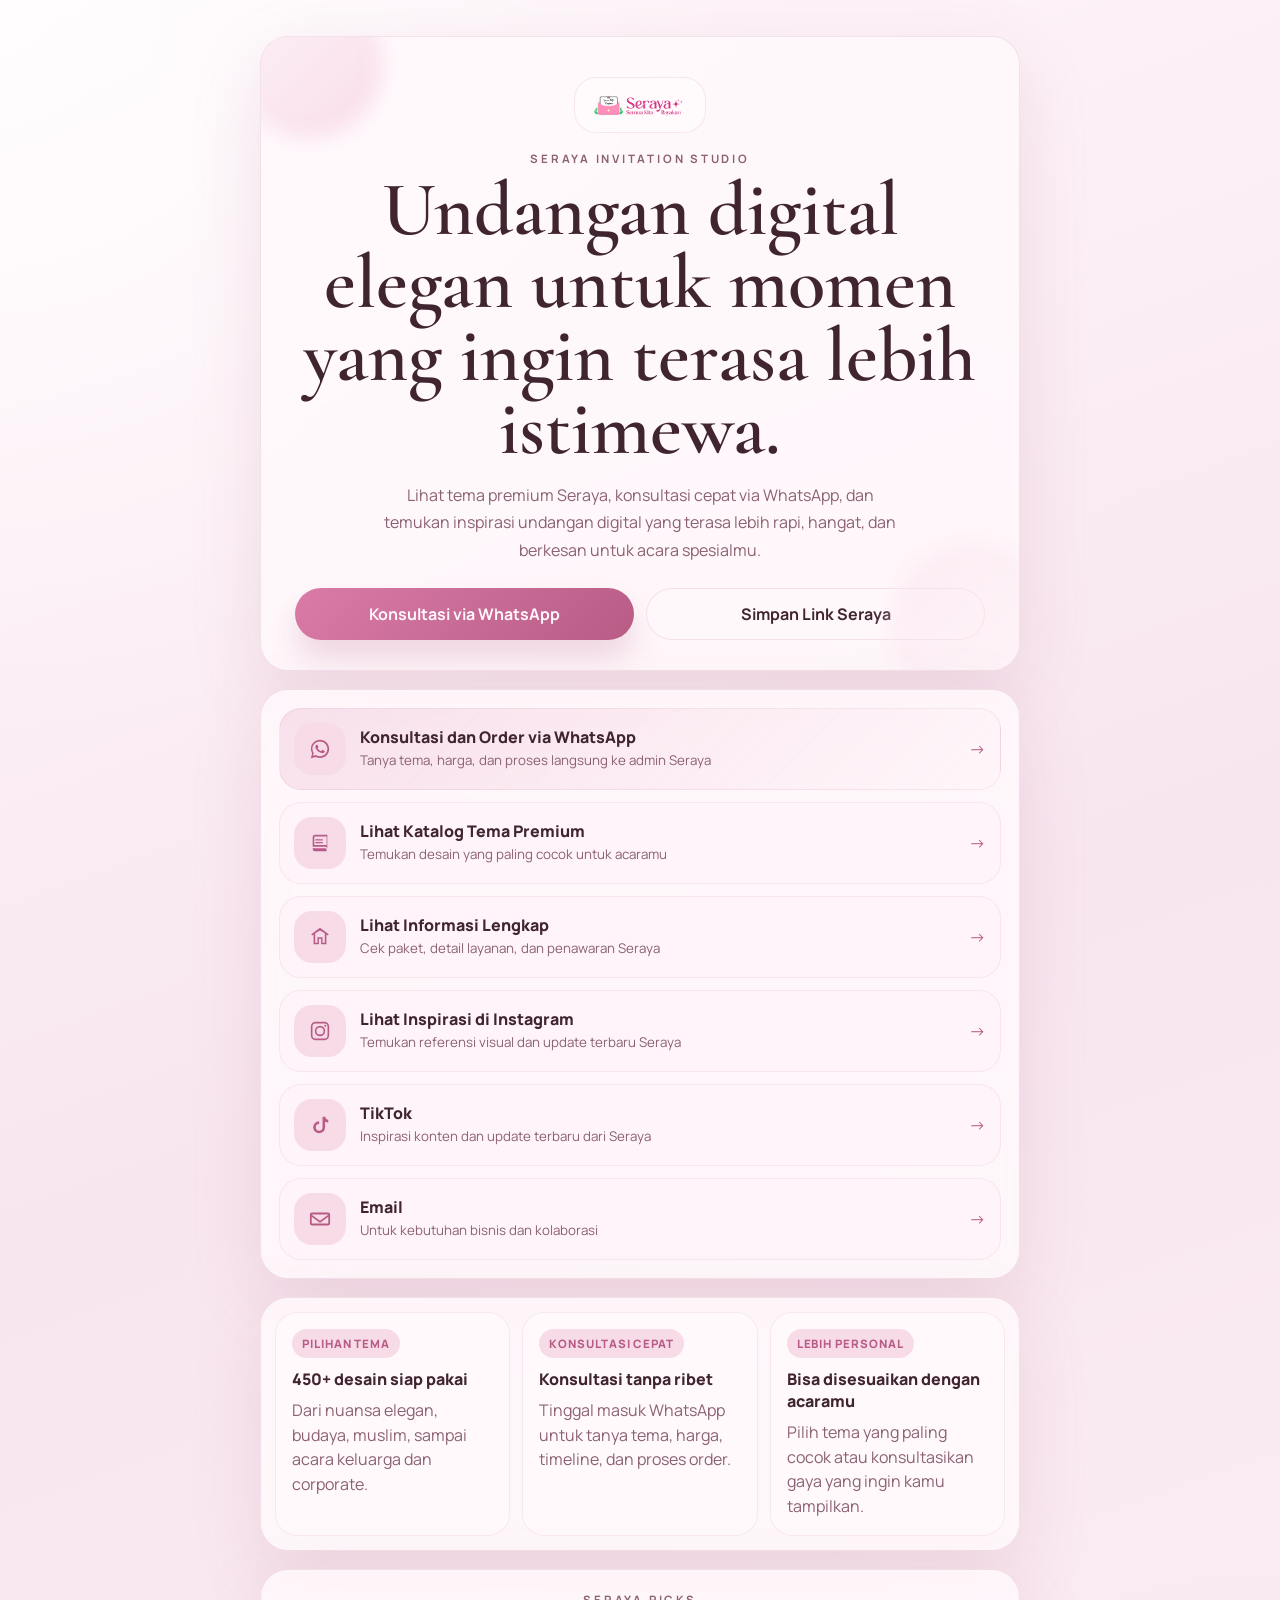
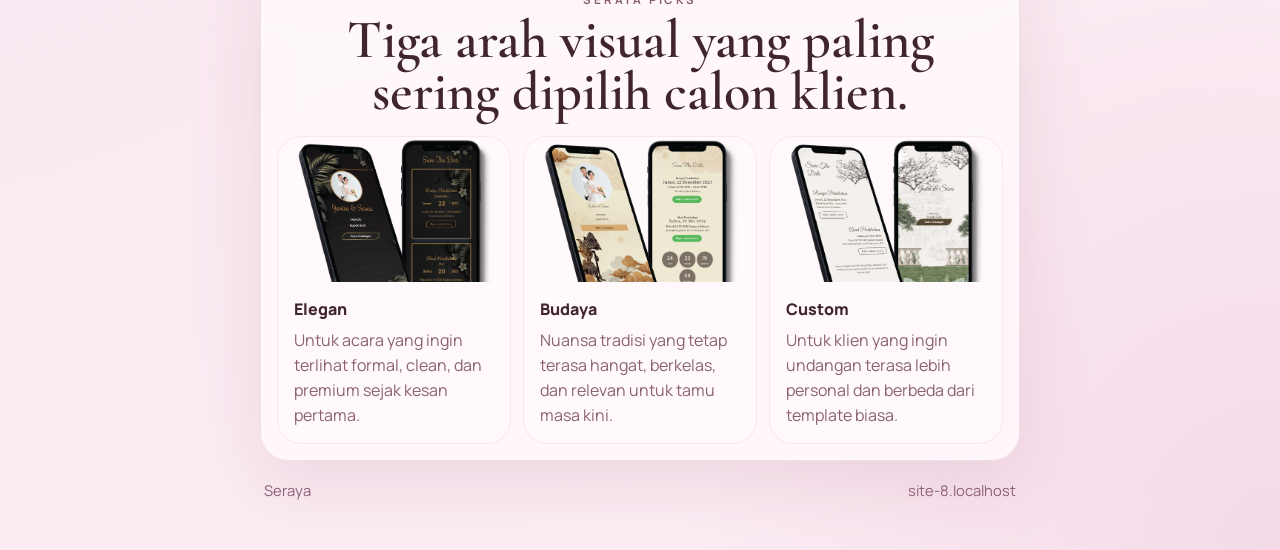
==== link/index.html @ b312054a "feat: add initial HTML structure, CSS styles, and JavaScript functionality for link sharing" ====
<!DOCTYPE html>
<html lang="id">

<head>
  <meta charset="UTF-8">
  <meta name="viewport" content="width=device-width, initial-scale=1.0">
  <title>Seraya | Undangan Digital Elegan, Tema Premium, Konsultasi Cepat</title>
  <meta name="description"
    content="Temukan tema undangan digital premium, konsultasi cepat via WhatsApp, dan inspirasi visual Seraya untuk membuat momen spesialmu terasa lebih elegan.">
  <meta name="keywords"
    content="Seraya, undangan digital, undangan online, undangan pernikahan, katalog tema undangan, undangan premium, jasa undangan digital">
  <meta name="theme-color" content="#f6eee7">
  <link rel="canonical" href="https://link.seraya.my.id/">

  <meta property="og:type" content="website">
  <meta property="og:title" content="Seraya | Undangan Digital Elegan dan Tema Premium">
  <meta property="og:description"
    content="Lihat tema premium Seraya, konsultasi cepat via WhatsApp, dan temukan inspirasi undangan digital yang terasa lebih rapi, hangat, dan berkesan.">
  <meta property="og:url" content="https://link.seraya.my.id/">
  <meta property="og:image" content="https://seraya.my.id/assets/img/logo.png">
  <meta property="og:image:alt" content="Seraya Undangan Digital Elegan">
  <meta property="og:locale" content="id_ID">
  <meta property="og:site_name" content="Seraya">

  <meta name="twitter:card" content="summary_large_image">
  <meta name="twitter:title" content="Seraya | Undangan Digital Elegan dan Tema Premium">
  <meta name="twitter:description"
    content="Temukan tema premium, konsultasi cepat via WhatsApp, dan inspirasi undangan digital Seraya untuk acara spesialmu.">
  <meta name="twitter:image" content="https://seraya.my.id/assets/img/logo.png">
  <meta name="robots" content="index, follow, max-image-preview:large">
  <meta name="author" content="Seraya">

  <link rel="icon" type="image/png" href="../assets/img/logo.png">
  <link rel="apple-touch-icon" href="../assets/img/logo.png">
  <link rel="preconnect" href="https://fonts.googleapis.com">
  <link rel="preconnect" href="https://fonts.gstatic.com" crossorigin>
  <link
    href="https://fonts.googleapis.com/css2?family=Cormorant+Garamond:wght@500;600;700&family=Manrope:wght@400;500;600;700;800&display=swap"
    rel="stylesheet">
  <link rel="stylesheet" href="style.css">
  <script type="application/ld+json">
    {
      "@context": "https://schema.org",
      "@graph": [
        {
          "@type": "Organization",
          "@id": "https://seraya.my.id/#organization",
          "name": "Seraya",
          "url": "https://seraya.my.id/",
          "logo": "https://seraya.my.id/assets/img/logo.png",
          "sameAs": [
            "https://instagram.com/seraya_creative",
            "https://www.tiktok.com/@seraya_creative"
          ],
          "contactPoint": [
            {
              "@type": "ContactPoint",
              "contactType": "customer support",
              "telephone": "+6289679160870",
              "areaServed": "ID",
              "availableLanguage": [
                "id"
              ]
            }
          ]
        },
        {
          "@type": "WebPage",
          "@id": "https://link.seraya.my.id/#webpage",
          "url": "https://link.seraya.my.id/",
          "name": "Seraya",
          "description": "Halaman Seraya untuk melihat tema undangan digital premium, berkonsultasi cepat, dan menemukan inspirasi visual untuk acara spesial.",
          "isPartOf": {
            "@id": "https://seraya.my.id/#organization"
          },
          "about": {
            "@id": "https://seraya.my.id/#organization"
          },
          "inLanguage": "id-ID"
        }
      ]
    }
  </script>
</head>

<body>
  <main class="link-shell">
    <section class="hero-card">
      <div class="hero-orb hero-orb-one" aria-hidden="true"></div>
      <div class="hero-orb hero-orb-two" aria-hidden="true"></div>

      <div class="brand-mark">
        <img src="../assets/img/logo-utama.png" alt="Seraya">
      </div>

      <p class="eyebrow">Seraya Invitation Studio</p>
      <h1>Undangan digital elegan untuk momen yang ingin terasa lebih istimewa.</h1>
      <p class="hero-copy">
        Lihat tema premium Seraya, konsultasi cepat via WhatsApp, dan temukan inspirasi undangan digital yang terasa lebih rapi, hangat, dan berkesan untuk acara spesialmu.
      </p>

      <div class="hero-actions">
        <a class="chip-btn"
          href="https://wa.me/6289679160870?text=Halo%20saya%20ingin%20konsultasi%20undangan%20digital%20di%20Seraya"
          target="_blank" rel="noopener noreferrer">
          Konsultasi via WhatsApp
        </a>
        <button class="chip-btn chip-btn-secondary" id="copyButton" type="button" data-copy-url="https://link.seraya.my.id/">
          Simpan Link Seraya
        </button>
      </div>
    </section>

    <section class="links-panel" aria-label="Link utama Seraya">
      <a class="link-card is-primary"
        href="https://wa.me/6289679160870?text=Halo%20saya%20ingin%20order%20undangan%20digital%20Seraya"
        target="_blank" rel="noopener noreferrer">
        <span class="link-icon" aria-hidden="true">
          <svg viewBox="0 0 24 24">
            <path
              d="M12.04 2C6.55 2 2.1 6.4 2.1 11.84c0 1.74.46 3.44 1.32 4.95L2 22l5.37-1.39a10.04 10.04 0 0 0 4.67 1.18h.01c5.48 0 9.95-4.4 9.95-9.84S17.53 2 12.04 2Zm0 17.97h-.01a8.3 8.3 0 0 1-4.22-1.15l-.3-.18-3.19.82.85-3.1-.2-.31a8.03 8.03 0 0 1-1.26-4.21c0-4.42 3.67-8.02 8.18-8.02 4.5 0 8.17 3.6 8.17 8.02 0 4.43-3.67 8.13-8.02 8.13Zm4.53-6.07c-.25-.12-1.48-.72-1.7-.8-.23-.09-.4-.12-.57.12-.17.24-.65.8-.8.97-.14.17-.29.18-.54.06-.25-.12-1.05-.38-2-1.21-.74-.65-1.24-1.45-1.39-1.69-.14-.24-.02-.37.1-.49.1-.1.25-.27.38-.4.12-.14.17-.24.25-.4.08-.17.04-.31-.02-.43-.06-.12-.57-1.35-.78-1.84-.2-.48-.41-.41-.57-.42h-.48c-.17 0-.43.06-.65.31-.23.24-.86.83-.86 2.02s.88 2.34 1.01 2.5c.12.17 1.73 2.74 4.28 3.73.61.23 1.08.37 1.45.47.61.16 1.17.14 1.61.09.49-.07 1.48-.6 1.69-1.18.21-.58.21-1.08.14-1.18-.06-.11-.23-.17-.48-.29Z" />
          </svg>
        </span>
        <span class="link-copy">
          <strong>Konsultasi dan Order via WhatsApp</strong>
          <small>Tanya tema, harga, dan proses langsung ke admin Seraya</small>
        </span>
        <span class="link-arrow" aria-hidden="true">-></span>
      </a>

      <a class="link-card" href="https://seraya.my.id/themes.html">
        <span class="link-icon" aria-hidden="true">
          <svg viewBox="0 0 24 24">
            <path
              d="M4 5.5A2.5 2.5 0 0 1 6.5 3H20v15.5a2.5 2.5 0 0 0-2.5-2.5H4V5.5Zm2.5-.7a.7.7 0 0 0-.7.7v8.7h11.7c.63 0 1.22.13 1.75.36V4.8H6.5Zm-2.5 13h13.5c.94 0 1.7.76 1.7 1.7V21H6.5A2.5 2.5 0 0 1 4 18.5v-.7Zm3-10h8v1.4H7v-1.4Zm0 3h8v1.4H7v-1.4Z" />
          </svg>
        </span>
        <span class="link-copy">
          <strong>Lihat Katalog Tema Premium</strong>
          <small>Temukan desain yang paling cocok untuk acaramu</small>
        </span>
        <span class="link-arrow" aria-hidden="true">-></span>
      </a>

      <a class="link-card" href="https://seraya.my.id/">
        <span class="link-icon" aria-hidden="true">
          <svg viewBox="0 0 24 24">
            <path
              d="M12 2 2.5 9.1l1.02 1.36L5 9.33V20h5.8v-6h2.4v6H19V9.33l1.48 1.13 1.02-1.36L12 2Zm5.2 16.4h-2.4v-6h-5.6v6H6.8v-10.4L12 4.9l5.2 3.1v10.4Z" />
          </svg>
        </span>
        <span class="link-copy">
          <strong>Lihat Informasi Lengkap</strong>
          <small>Cek paket, detail layanan, dan penawaran Seraya</small>
        </span>
        <span class="link-arrow" aria-hidden="true">-></span>
      </a>

      <a class="link-card" href="https://instagram.com/seraya_creative" target="_blank" rel="noopener noreferrer">
        <span class="link-icon" aria-hidden="true">
          <svg viewBox="0 0 24 24">
            <path
              d="M7 2h10a5 5 0 0 1 5 5v10a5 5 0 0 1-5 5H7a5 5 0 0 1-5-5V7a5 5 0 0 1 5-5Zm0 1.8A3.2 3.2 0 0 0 3.8 7v10A3.2 3.2 0 0 0 7 20.2h10a3.2 3.2 0 0 0 3.2-3.2V7A3.2 3.2 0 0 0 17 3.8H7Zm10.75 1.35a1.1 1.1 0 1 1 0 2.2 1.1 1.1 0 0 1 0-2.2ZM12 6.3A5.7 5.7 0 1 1 6.3 12 5.7 5.7 0 0 1 12 6.3Zm0 1.8A3.9 3.9 0 1 0 15.9 12 3.9 3.9 0 0 0 12 8.1Z" />
          </svg>
        </span>
        <span class="link-copy">
          <strong>Lihat Inspirasi di Instagram</strong>
          <small>Temukan referensi visual dan update terbaru Seraya</small>
        </span>
        <span class="link-arrow" aria-hidden="true">-></span>
      </a>

      <a class="link-card" href="https://www.tiktok.com/@seraya_creative" target="_blank" rel="noopener noreferrer">
        <span class="link-icon" aria-hidden="true">
          <svg viewBox="0 0 24 24">
            <path
              d="M14.77 3h2.78a4.76 4.76 0 0 0 3.45 3.45v2.82a7.53 7.53 0 0 1-3.43-.83v6.06A6.5 6.5 0 1 1 11.07 8v2.9a3.67 3.67 0 1 0 3.7 3.67V3Z" />
          </svg>
        </span>
        <span class="link-copy">
          <strong>TikTok</strong>
          <small>Inspirasi konten dan update terbaru dari Seraya</small>
        </span>
        <span class="link-arrow" aria-hidden="true">-></span>
      </a>

      <a class="link-card" href="mailto:halo@seraya.my.id">
        <span class="link-icon" aria-hidden="true">
          <svg viewBox="0 0 24 24">
            <path
              d="M3 5h18a2 2 0 0 1 2 2v10a2 2 0 0 1-2 2H3a2 2 0 0 1-2-2V7a2 2 0 0 1 2-2Zm0 2v.24l9 6.76 9-6.76V7H3Zm18 10V9.49l-8.4 6.3a1 1 0 0 1-1.2 0L3 9.48V17h18Z" />
          </svg>
        </span>
        <span class="link-copy">
          <strong>Email</strong>
          <small>Untuk kebutuhan bisnis dan kolaborasi</small>
        </span>
        <span class="link-arrow" aria-hidden="true">-></span>
      </a>
    </section>

    <section class="feature-strip" aria-label="Highlight Seraya">
      <article class="mini-card">
        <span class="mini-label">Pilihan Tema</span>
        <strong>450+ desain siap pakai</strong>
        <p>Dari nuansa elegan, budaya, muslim, sampai acara keluarga dan corporate.</p>
      </article>
      <article class="mini-card">
        <span class="mini-label">Konsultasi Cepat</span>
        <strong>Konsultasi tanpa ribet</strong>
        <p>Tinggal masuk WhatsApp untuk tanya tema, harga, timeline, dan proses order.</p>
      </article>
      <article class="mini-card">
        <span class="mini-label">Lebih Personal</span>
        <strong>Bisa disesuaikan dengan acaramu</strong>
        <p>Pilih tema yang paling cocok atau konsultasikan gaya yang ingin kamu tampilkan.</p>
      </article>
    </section>

    <section class="showcase-panel" aria-label="Preview gaya Seraya">
      <div class="showcase-head">
        <p class="eyebrow">Seraya Picks</p>
        <h2>Tiga arah visual yang paling sering dipilih calon klien.</h2>
      </div>

      <div class="showcase-grid">
        <article class="showcase-card">
          <img src="../assets/mockup/Elegan-Black-01.png" alt="Tema elegan Seraya">
          <div>
            <strong>Elegan</strong>
            <p>Untuk acara yang ingin terlihat formal, clean, dan premium sejak kesan pertama.</p>
          </div>
        </article>
        <article class="showcase-card">
          <img src="../assets/mockup/Simple-Java-01.png" alt="Tema budaya Seraya">
          <div>
            <strong>Budaya</strong>
            <p>Nuansa tradisi yang tetap terasa hangat, berkelas, dan relevan untuk tamu masa kini.</p>
          </div>
        </article>
        <article class="showcase-card">
          <img src="../assets/mockup/Customs-Anime-01.png" alt="Tema custom Seraya">
          <div>
            <strong>Custom</strong>
            <p>Untuk klien yang ingin undangan terasa lebih personal dan berbeda dari template biasa.</p>
          </div>
        </article>
      </div>
    </section>

    <footer class="footer-note">
      <p>Seraya</p>
      <span id="footerUrl">link.seraya.my.id</span>
    </footer>
  </main>

  <script src="script.js"></script>
</body>

</html>
---- link/style.css ----
:root {
  --bg: #fff3f8;
  --bg-strong: #f4d7e5;
  --surface: rgba(255, 249, 252, 0.84);
  --surface-strong: rgba(255, 245, 250, 0.96);
  --border: rgba(162, 92, 125, 0.15);
  --text: #402531;
  --muted: #8b6173;
  --accent: #d97ba6;
  --accent-strong: #b85c86;
  --accent-soft: #f7dce8;
  --shadow: 0 24px 70px rgba(173, 97, 132, 0.16);
}

* {
  box-sizing: border-box;
}

html {
  scroll-behavior: smooth;
}

body {
  margin: 0;
  min-height: 100vh;
  font-family: 'Manrope', sans-serif;
  color: var(--text);
  background:
    radial-gradient(circle at top left, rgba(255, 255, 255, 0.78), transparent 30%),
    radial-gradient(circle at bottom right, rgba(228, 163, 195, 0.28), transparent 24%),
    linear-gradient(160deg, #fff7fb 0%, #f8e6ef 48%, #fceff5 100%);
}

img {
  max-width: 100%;
  display: block;
}

button,
a {
  font: inherit;
}

.link-shell {
  width: min(100% - 28px, 760px);
  margin: 0 auto;
  padding: 28px 0 48px;
}

.hero-card,
.links-panel,
.feature-strip,
.showcase-panel {
  position: relative;
  overflow: hidden;
  border: 1px solid var(--border);
  border-radius: 28px;
  background: var(--surface);
  box-shadow: var(--shadow);
  backdrop-filter: blur(16px);
}

.hero-card {
  padding: 30px 22px 24px;
  text-align: center;
}

.hero-orb {
  position: absolute;
  border-radius: 999px;
  filter: blur(10px);
  opacity: 0.45;
}

.hero-orb-one {
  top: -48px;
  left: -28px;
  width: 150px;
  height: 150px;
  background: linear-gradient(135deg, #fde7f1, #f0b8d1);
}

.hero-orb-two {
  right: -40px;
  bottom: -42px;
  width: 170px;
  height: 170px;
  background: linear-gradient(135deg, #f7dce8, #fff4f8);
}

.brand-mark {
  width: 132px;
  margin: 0 auto 18px;
  padding: 16px 18px;
  border-radius: 22px;
  background: rgba(255, 250, 252, 0.76);
  border: 1px solid rgba(184, 92, 134, 0.12);
}

.eyebrow {
  margin: 0 0 8px;
  letter-spacing: 0.24em;
  text-transform: uppercase;
  font-size: 0.72rem;
  font-weight: 700;
  color: var(--muted);
}

.hero-card h1,
.showcase-head h2 {
  margin: 0;
  font-family: 'Cormorant Garamond', serif;
  font-weight: 600;
  line-height: 0.95;
}

.hero-card h1 {
  font-size: clamp(2.5rem, 7vw, 4.8rem);
}

.hero-copy {
  max-width: 520px;
  margin: 16px auto 0;
  color: var(--muted);
  line-height: 1.7;
}

.hero-actions {
  display: grid;
  gap: 12px;
  margin-top: 24px;
}

.chip-btn {
  display: inline-flex;
  justify-content: center;
  align-items: center;
  min-height: 52px;
  padding: 0 18px;
  border: 0;
  border-radius: 999px;
  background: linear-gradient(135deg, var(--accent), var(--accent-strong));
  color: #fff7fb;
  text-decoration: none;
  font-weight: 700;
  cursor: pointer;
  transition: transform 0.22s ease, box-shadow 0.22s ease, background 0.22s ease;
  box-shadow: 0 18px 30px rgba(184, 92, 134, 0.22);
}

.chip-btn:hover,
.chip-btn:focus-visible {
  transform: translateY(-2px);
}

.chip-btn-secondary {
  background: rgba(255, 248, 251, 0.88);
  color: var(--text);
  border: 1px solid rgba(184, 92, 134, 0.14);
  box-shadow: none;
}

.links-panel {
  display: grid;
  gap: 12px;
  margin-top: 18px;
  padding: 14px;
}

.link-card {
  display: grid;
  grid-template-columns: 52px minmax(0, 1fr) auto;
  align-items: center;
  gap: 14px;
  padding: 14px;
  border-radius: 22px;
  text-decoration: none;
  color: inherit;
  background: var(--surface-strong);
  border: 1px solid rgba(184, 92, 134, 0.1);
  transition: transform 0.2s ease, border-color 0.2s ease, background 0.2s ease;
}

.link-card:hover,
.link-card:focus-visible {
  transform: translateY(-2px);
  border-color: rgba(184, 92, 134, 0.22);
}

.link-card.is-primary {
  background: linear-gradient(135deg, rgba(217, 123, 166, 0.18), rgba(255, 246, 250, 0.98));
}

.link-icon {
  width: 52px;
  height: 52px;
  display: inline-flex;
  align-items: center;
  justify-content: center;
  border-radius: 18px;
  background: var(--accent-soft);
  color: var(--accent-strong);
}

.link-icon svg {
  width: 22px;
  height: 22px;
  fill: currentColor;
}

.link-copy {
  min-width: 0;
}

.link-copy strong,
.mini-card strong,
.showcase-card strong {
  display: block;
  font-size: 1rem;
  font-weight: 800;
}

.link-copy small,
.mini-card p,
.showcase-card p,
.footer-note {
  color: var(--muted);
  line-height: 1.55;
}

.link-arrow {
  font-size: 1.05rem;
  color: var(--accent-strong);
}

.feature-strip {
  display: grid;
  gap: 12px;
  margin-top: 18px;
  padding: 14px;
}

.mini-card {
  padding: 16px;
  border-radius: 22px;
  background: rgba(255, 249, 252, 0.82);
  border: 1px solid rgba(184, 92, 134, 0.1);
}

.mini-label {
  display: inline-block;
  margin-bottom: 10px;
  padding: 7px 10px;
  border-radius: 999px;
  background: var(--accent-soft);
  color: var(--accent-strong);
  font-size: 0.72rem;
  font-weight: 800;
  letter-spacing: 0.08em;
  text-transform: uppercase;
}

.mini-card p,
.showcase-card p {
  margin: 8px 0 0;
}

.showcase-panel {
  margin-top: 18px;
  padding: 22px 16px 16px;
}

.showcase-head {
  text-align: center;
}

.showcase-head h2 {
  font-size: clamp(2rem, 6vw, 3.4rem);
}

.showcase-grid {
  display: grid;
  gap: 12px;
  margin-top: 18px;
}

.showcase-card {
  overflow: hidden;
  border-radius: 24px;
  background: rgba(255, 249, 252, 0.9);
  border: 1px solid rgba(184, 92, 134, 0.1);
}

.showcase-card img {
  aspect-ratio: 16 / 10;
  width: 100%;
  object-fit: cover;
  object-position: top center;
}

.showcase-card div {
  padding: 16px;
}

.footer-note {
  display: flex;
  justify-content: space-between;
  gap: 12px;
  margin-top: 18px;
  padding: 0 4px;
  font-size: 0.92rem;
}

.footer-note p,
.footer-note span {
  margin: 0;
}

@media (min-width: 700px) {
  .link-shell {
    padding-top: 36px;
  }

  .hero-card {
    padding: 40px 34px 30px;
  }

  .hero-actions {
    grid-template-columns: 1fr 1fr;
  }

  .feature-strip,
  .showcase-grid {
    grid-template-columns: repeat(3, minmax(0, 1fr));
  }

  .links-panel {
    padding: 18px;
  }
}

@media (prefers-reduced-motion: reduce) {
  *,
  *::before,
  *::after {
    animation: none !important;
    transition: none !important;
    scroll-behavior: auto !important;
  }
}
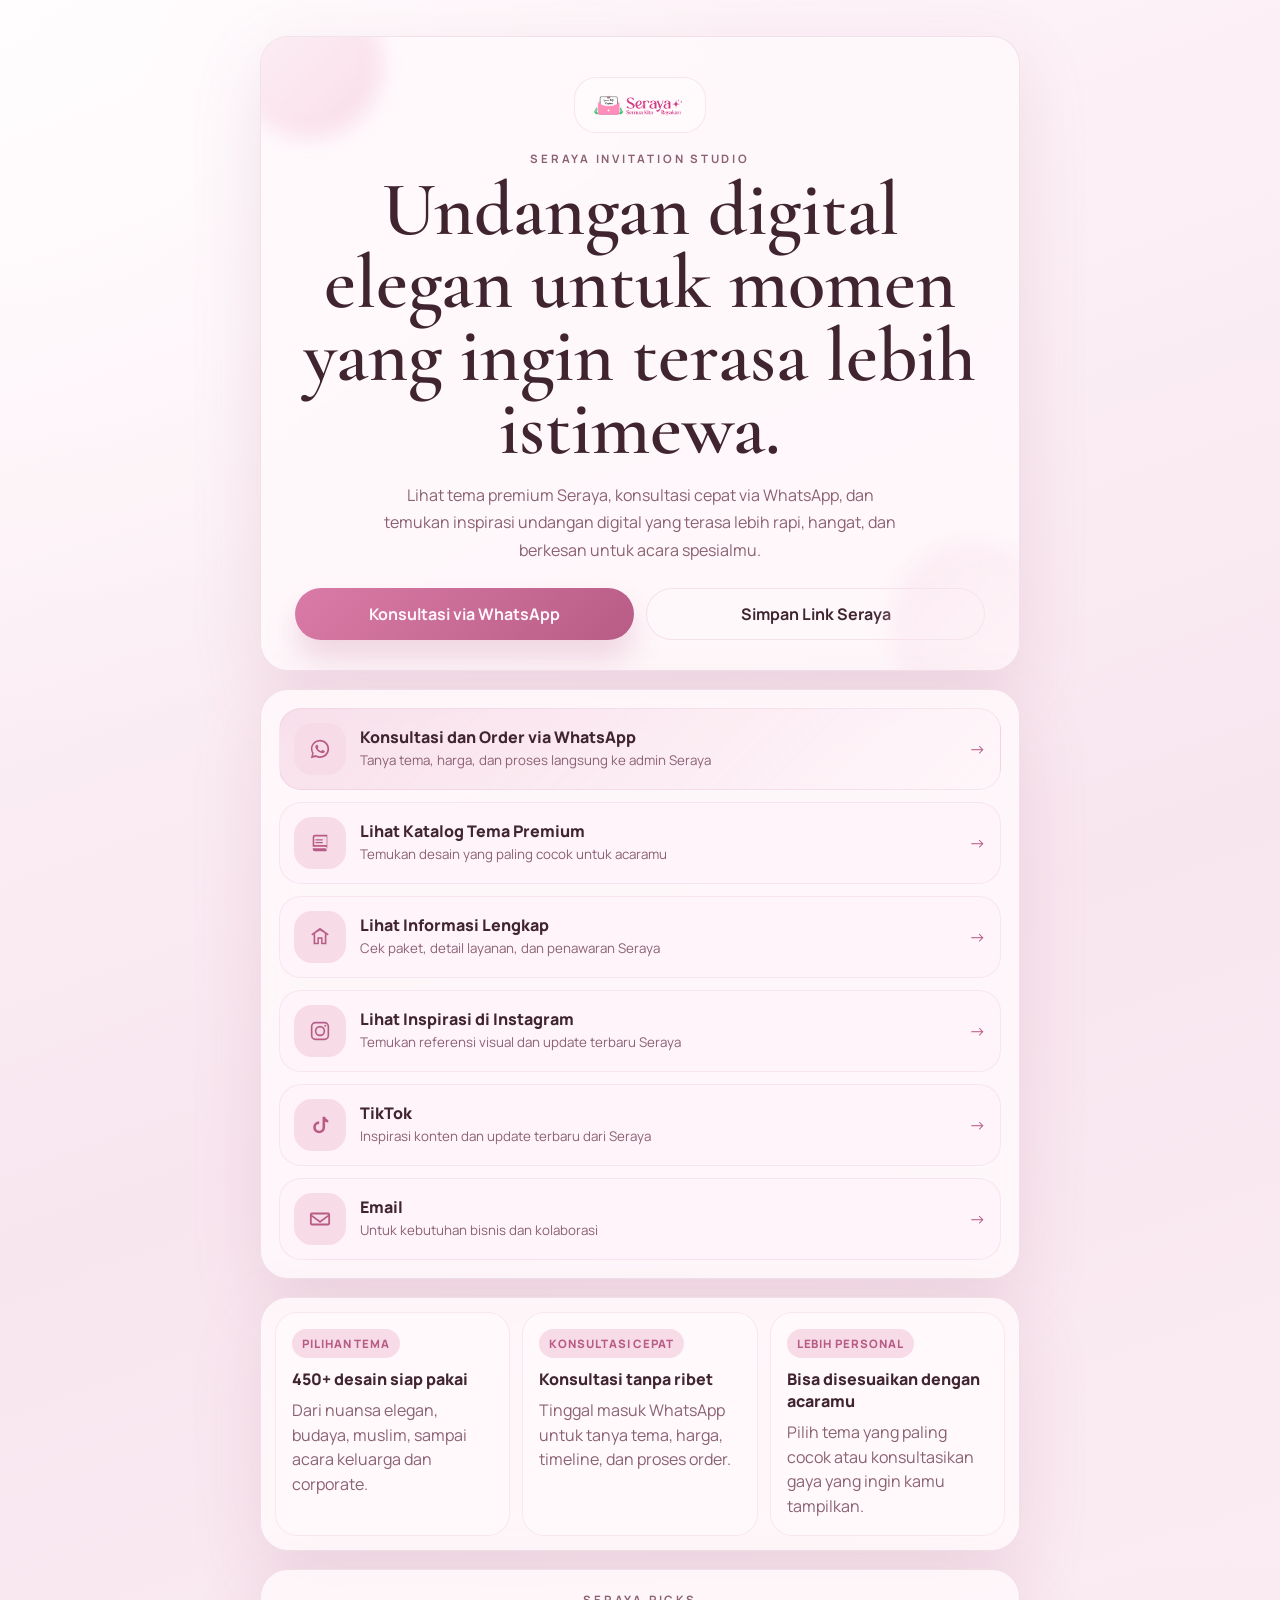
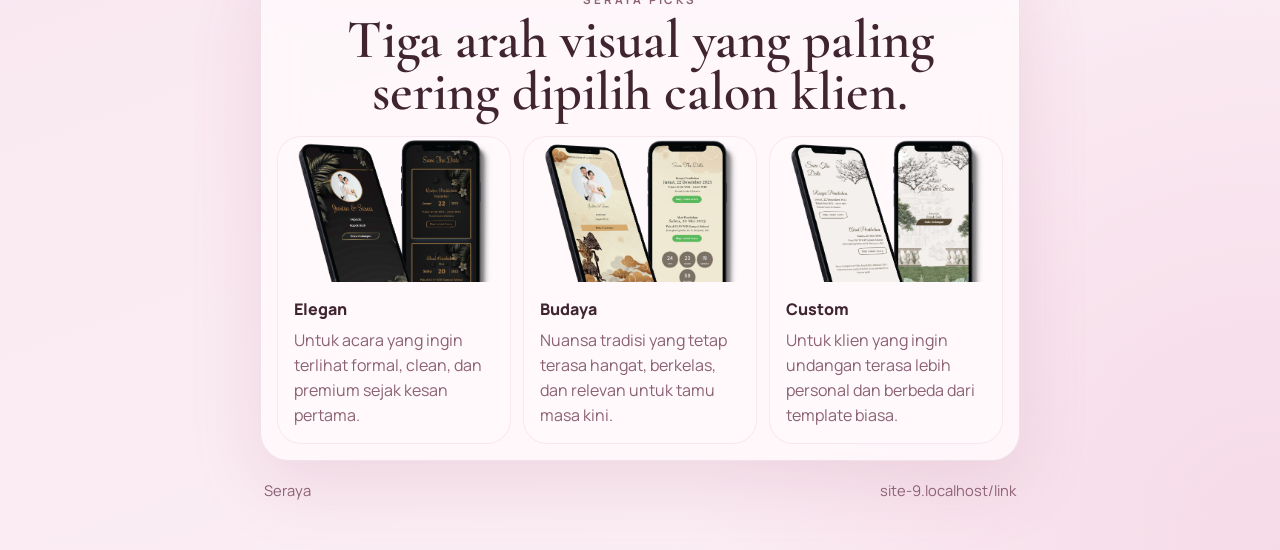
==== commit 7c5089ae: "feat: update canonical and footer URLs to reflect new domain structure" ====
--- a/link/index.html
+++ b/link/index.html
@@ -10,13 +10,13 @@
   <meta name="keywords"
     content="Seraya, undangan digital, undangan online, undangan pernikahan, katalog tema undangan, undangan premium, jasa undangan digital">
   <meta name="theme-color" content="#f6eee7">
-  <link rel="canonical" href="https://link.seraya.my.id/">
+  <link rel="canonical" href="https://seraya.my.id/link/">
 
   <meta property="og:type" content="website">
   <meta property="og:title" content="Seraya | Undangan Digital Elegan dan Tema Premium">
   <meta property="og:description"
     content="Lihat tema premium Seraya, konsultasi cepat via WhatsApp, dan temukan inspirasi undangan digital yang terasa lebih rapi, hangat, dan berkesan.">
-  <meta property="og:url" content="https://link.seraya.my.id/">
+  <meta property="og:url" content="https://seraya.my.id/link/">
   <meta property="og:image" content="https://seraya.my.id/assets/img/logo.png">
   <meta property="og:image:alt" content="Seraya Undangan Digital Elegan">
   <meta property="og:locale" content="id_ID">
@@ -66,8 +66,8 @@
         },
         {
           "@type": "WebPage",
-          "@id": "https://link.seraya.my.id/#webpage",
-          "url": "https://link.seraya.my.id/",
+          "@id": "https://seraya.my.id/link/#webpage",
+          "url": "https://seraya.my.id/link/",
           "name": "Seraya",
           "description": "Halaman Seraya untuk melihat tema undangan digital premium, berkonsultasi cepat, dan menemukan inspirasi visual untuk acara spesial.",
           "isPartOf": {
@@ -105,7 +105,7 @@
           target="_blank" rel="noopener noreferrer">
           Konsultasi via WhatsApp
         </a>
-        <button class="chip-btn chip-btn-secondary" id="copyButton" type="button" data-copy-url="https://link.seraya.my.id/">
+        <button class="chip-btn chip-btn-secondary" id="copyButton" type="button" data-copy-url="https://seraya.my.id/link/">
           Simpan Link Seraya
         </button>
       </div>
@@ -250,7 +250,7 @@
 
     <footer class="footer-note">
       <p>Seraya</p>
-      <span id="footerUrl">link.seraya.my.id</span>
+      <span id="footerUrl">seraya.my.id/link</span>
     </footer>
   </main>
 
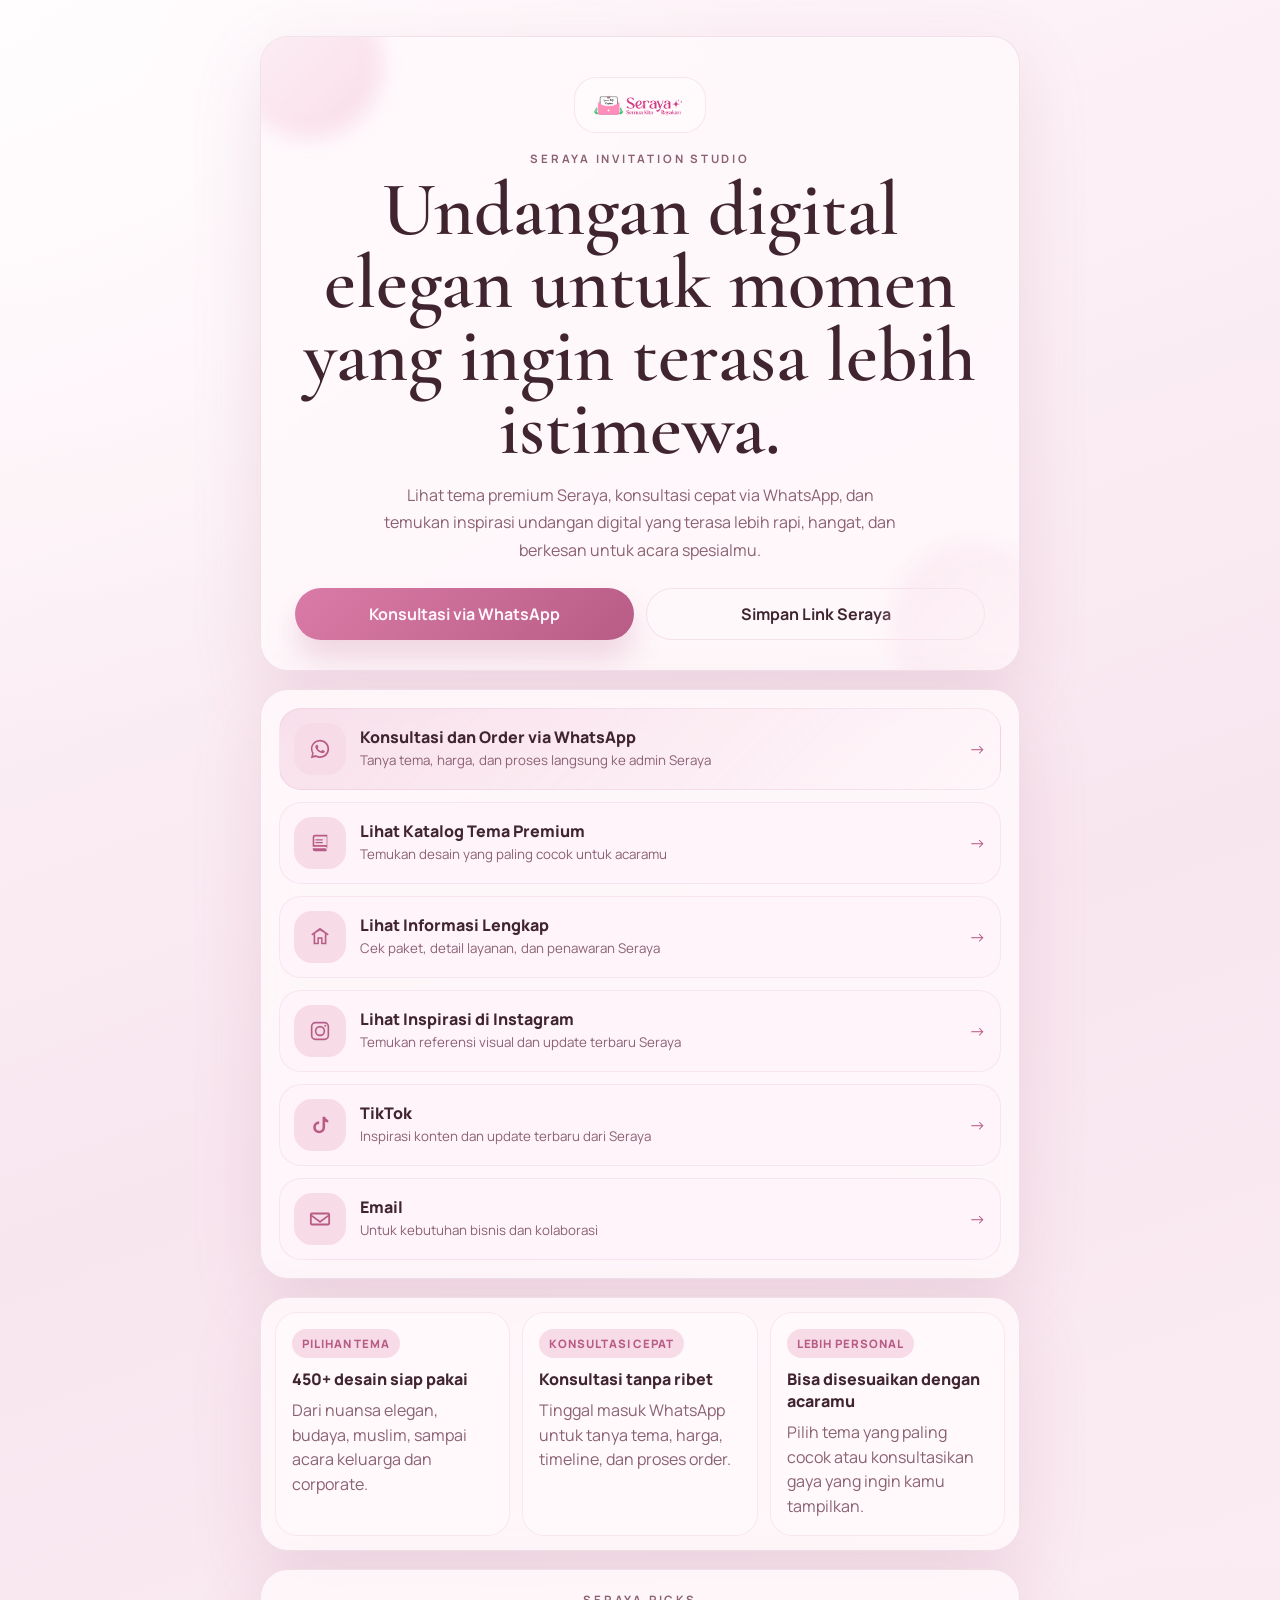
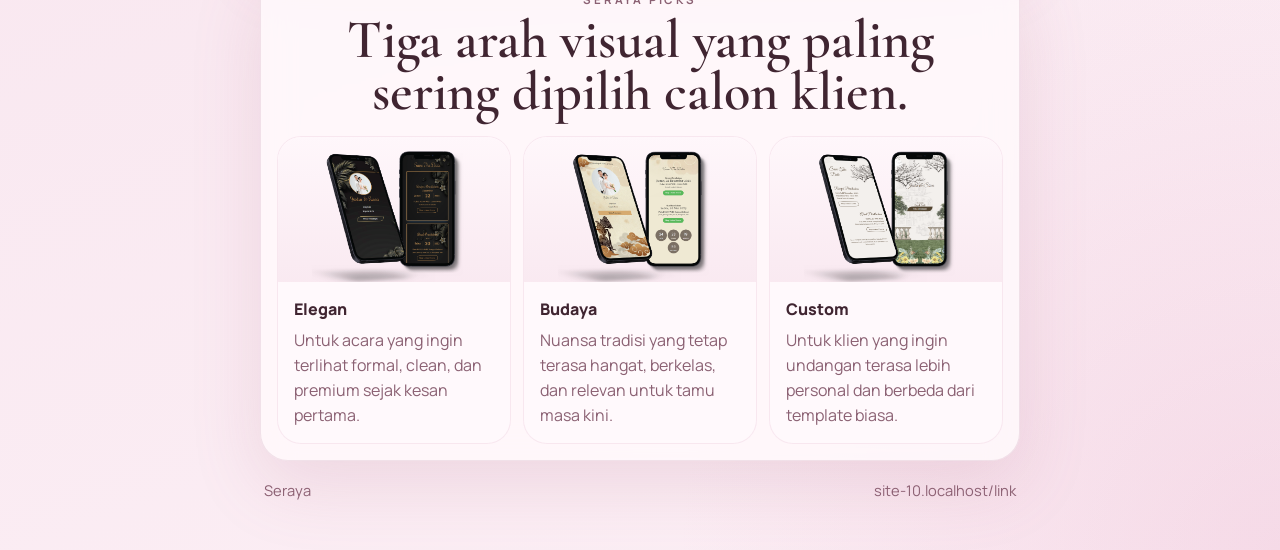
==== commit 76917a29: "feat: update footer URL to reflect new domain structure" ====
--- a/link/index.html
+++ b/link/index.html
@@ -250,7 +250,7 @@
 
     <footer class="footer-note">
       <p>Seraya</p>
-      <span id="footerUrl">seraya.my.id/link</span>
+      <span id="footerUrl">seraya.my.id</span>
     </footer>
   </main>
 
--- a/link/style.css
+++ b/link/style.css
@@ -294,8 +294,10 @@
 .showcase-card img {
   aspect-ratio: 16 / 10;
   width: 100%;
-  object-fit: cover;
-  object-position: top center;
+  object-fit: contain;
+  object-position: center top;
+  padding: 12px 12px 0;
+  background: linear-gradient(180deg, rgba(255, 247, 251, 0.96), rgba(249, 232, 240, 0.9));
 }
 
 .showcase-card div {
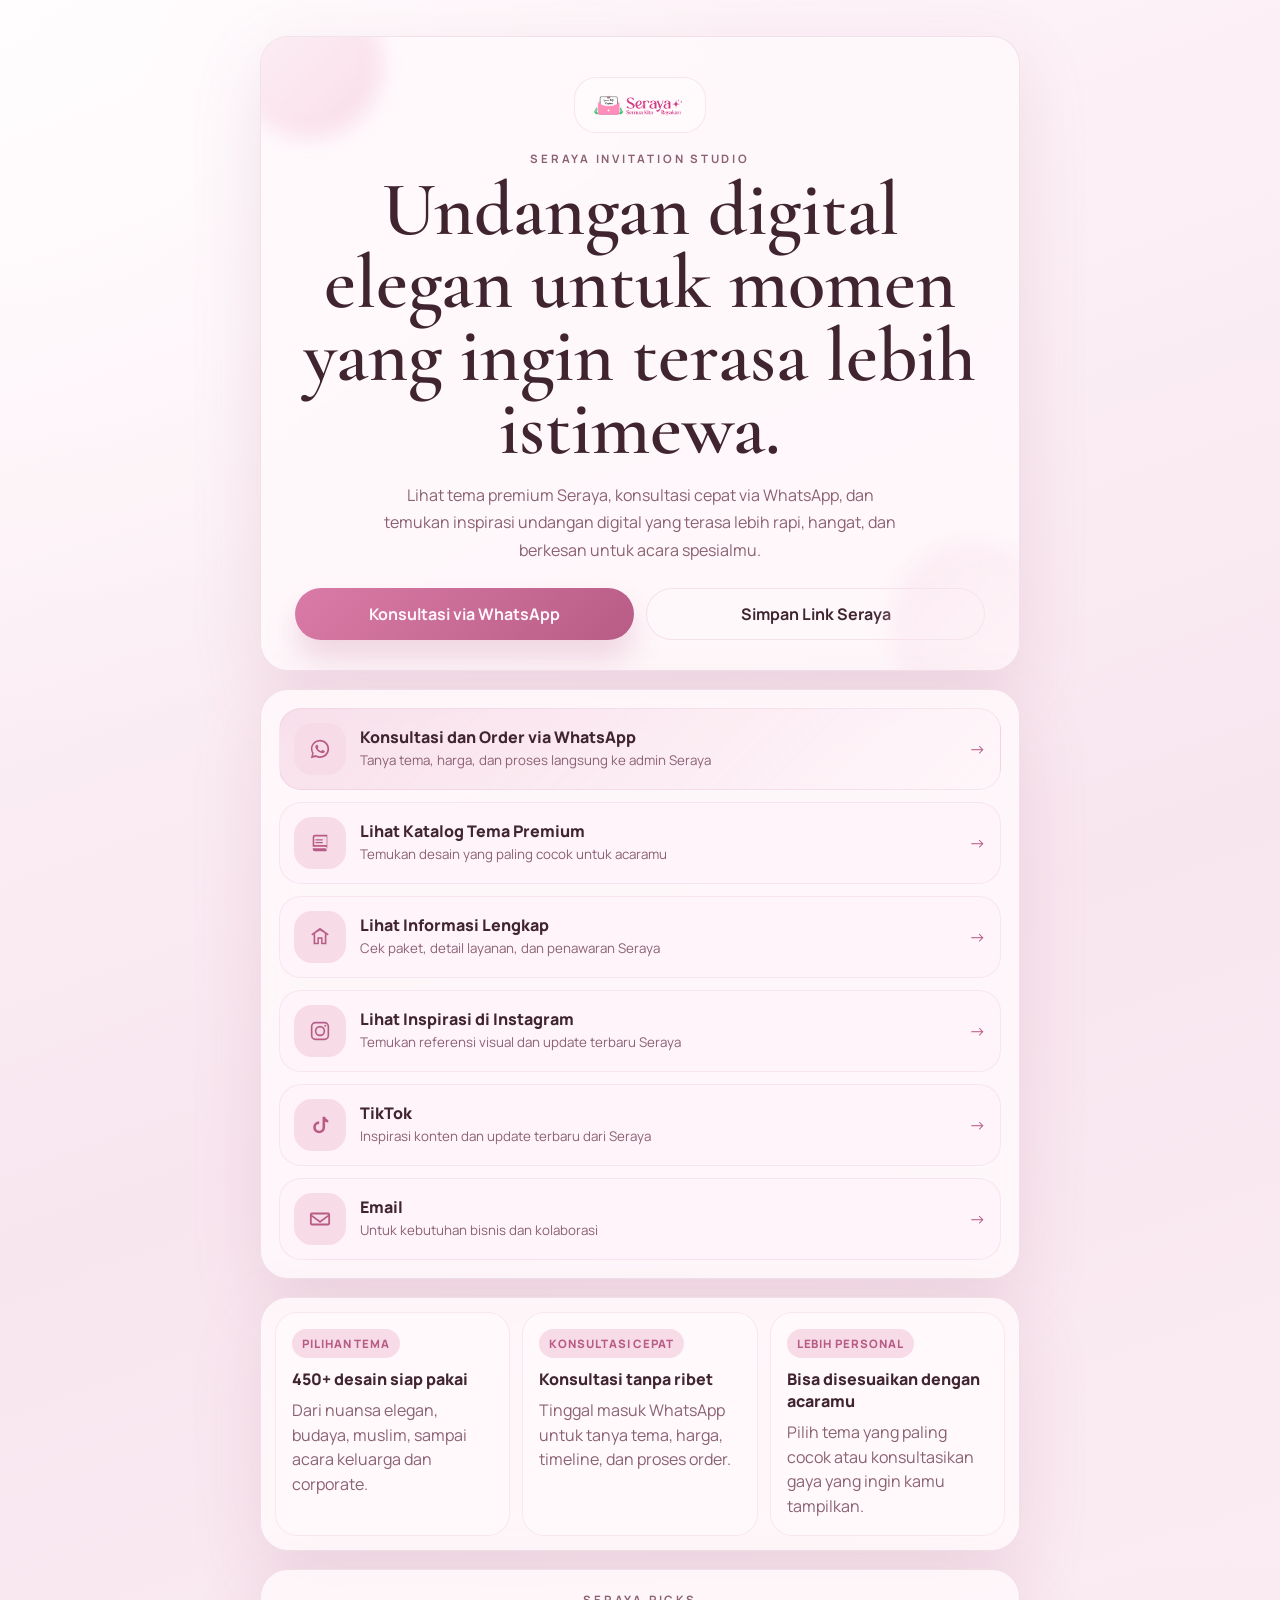
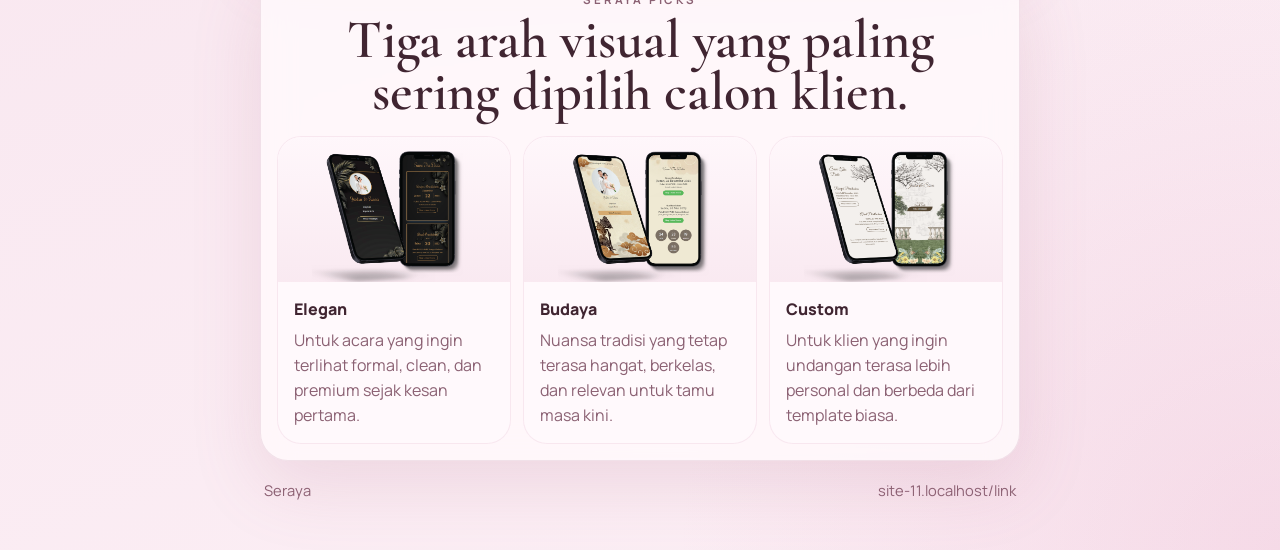
==== commit 464b3021: "feat: create landing page for Seraya link aggregator and consultation hub" ====
--- a/link/index.html
+++ b/link/index.html
@@ -30,14 +30,14 @@
   <meta name="robots" content="index, follow, max-image-preview:large">
   <meta name="author" content="Seraya">
 
-  <link rel="icon" type="image/png" href="../assets/img/logo.png">
-  <link rel="apple-touch-icon" href="../assets/img/logo.png">
+  <link rel="icon" type="image/png" href="/assets/img/logo.png">
+  <link rel="apple-touch-icon" href="/assets/img/logo.png">
   <link rel="preconnect" href="https://fonts.googleapis.com">
   <link rel="preconnect" href="https://fonts.gstatic.com" crossorigin>
   <link
     href="https://fonts.googleapis.com/css2?family=Cormorant+Garamond:wght@500;600;700&family=Manrope:wght@400;500;600;700;800&display=swap"
     rel="stylesheet">
-  <link rel="stylesheet" href="style.css">
+  <link rel="stylesheet" href="/link/style.css">
   <script type="application/ld+json">
     {
       "@context": "https://schema.org",
@@ -90,7 +90,7 @@
       <div class="hero-orb hero-orb-two" aria-hidden="true"></div>
 
       <div class="brand-mark">
-        <img src="../assets/img/logo-utama.png" alt="Seraya">
+        <img src="/assets/img/logo-utama.png" alt="Seraya">
       </div>
 
       <p class="eyebrow">Seraya Invitation Studio</p>
@@ -225,21 +225,21 @@
 
       <div class="showcase-grid">
         <article class="showcase-card">
-          <img src="../assets/mockup/Elegan-Black-01.png" alt="Tema elegan Seraya">
+          <img src="/assets/mockup/Elegan-Black-01.png" alt="Tema elegan Seraya">
           <div>
             <strong>Elegan</strong>
             <p>Untuk acara yang ingin terlihat formal, clean, dan premium sejak kesan pertama.</p>
           </div>
         </article>
         <article class="showcase-card">
-          <img src="../assets/mockup/Simple-Java-01.png" alt="Tema budaya Seraya">
+          <img src="/assets/mockup/Simple-Java-01.png" alt="Tema budaya Seraya">
           <div>
             <strong>Budaya</strong>
             <p>Nuansa tradisi yang tetap terasa hangat, berkelas, dan relevan untuk tamu masa kini.</p>
           </div>
         </article>
         <article class="showcase-card">
-          <img src="../assets/mockup/Customs-Anime-01.png" alt="Tema custom Seraya">
+          <img src="/assets/mockup/Customs-Anime-01.png" alt="Tema custom Seraya">
           <div>
             <strong>Custom</strong>
             <p>Untuk klien yang ingin undangan terasa lebih personal dan berbeda dari template biasa.</p>
@@ -254,7 +254,7 @@
     </footer>
   </main>
 
-  <script src="script.js"></script>
+  <script src="/link/script.js"></script>
 </body>
 
 </html>
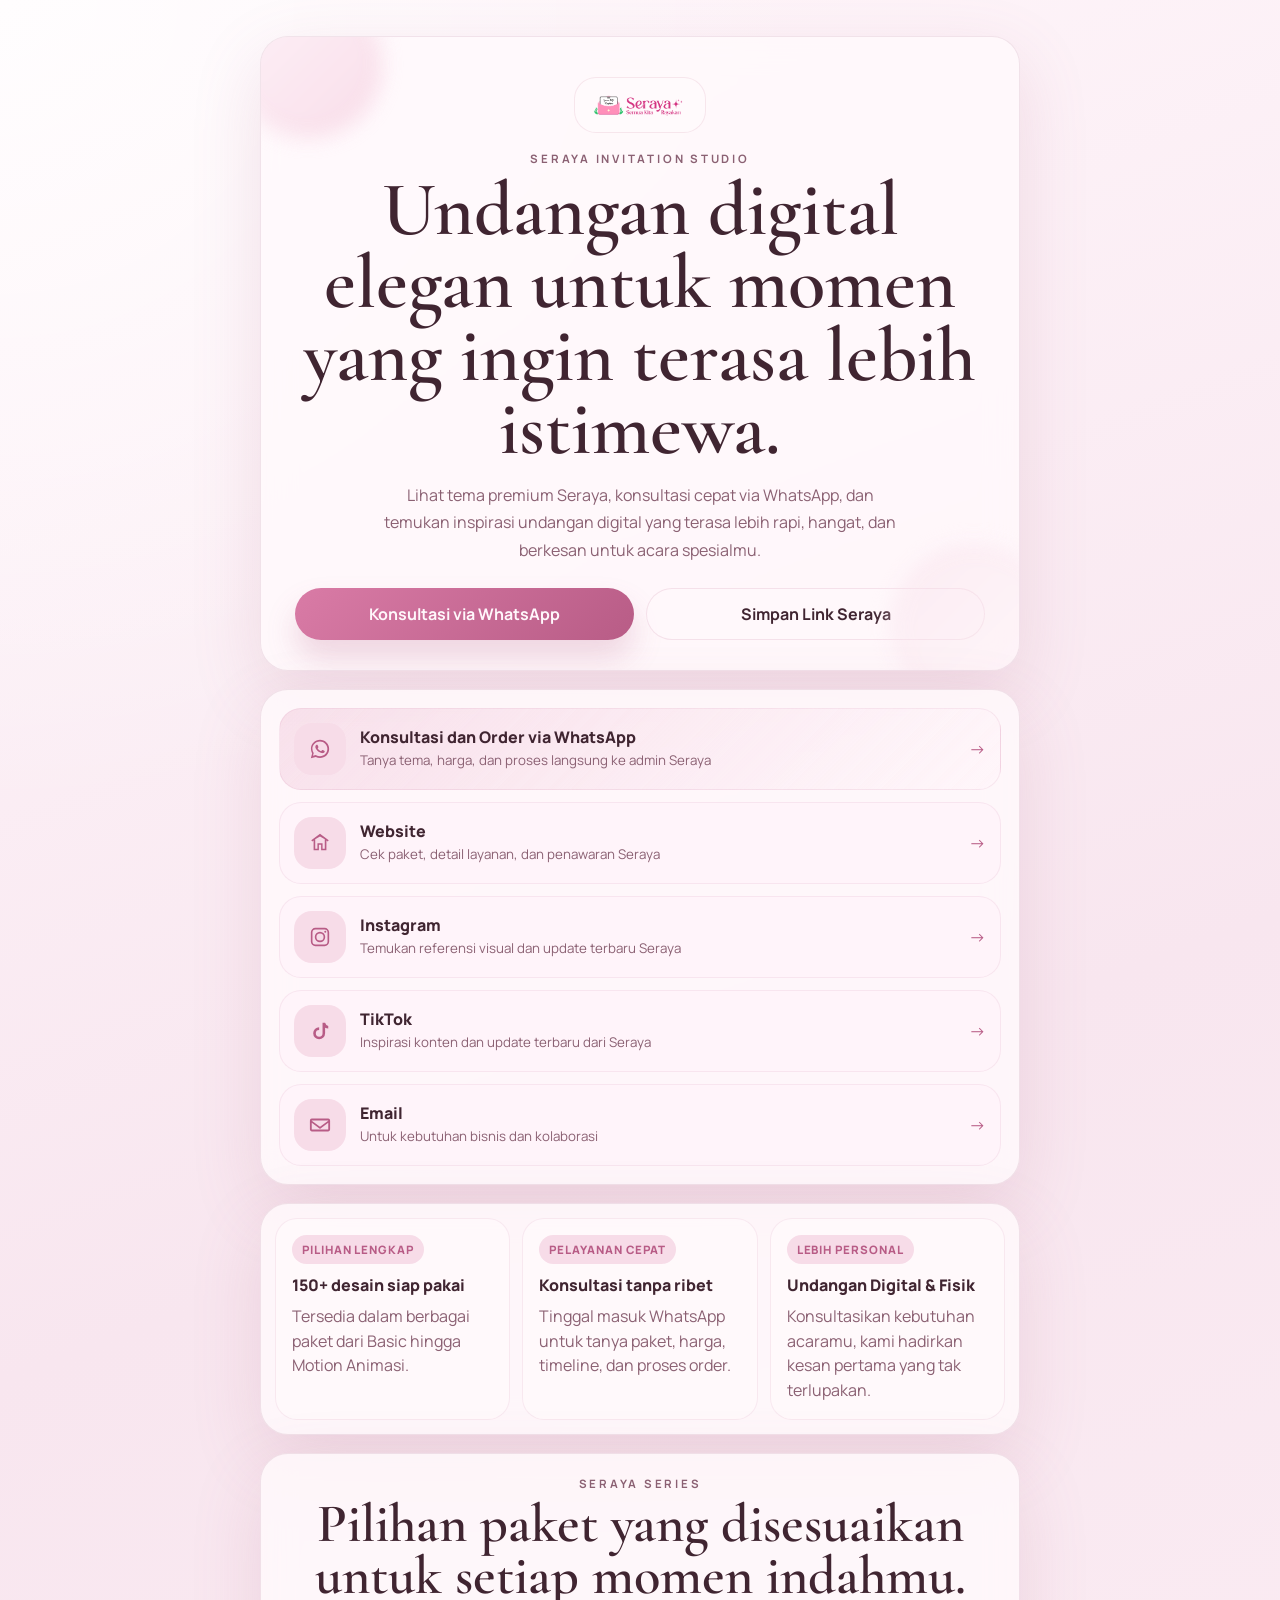
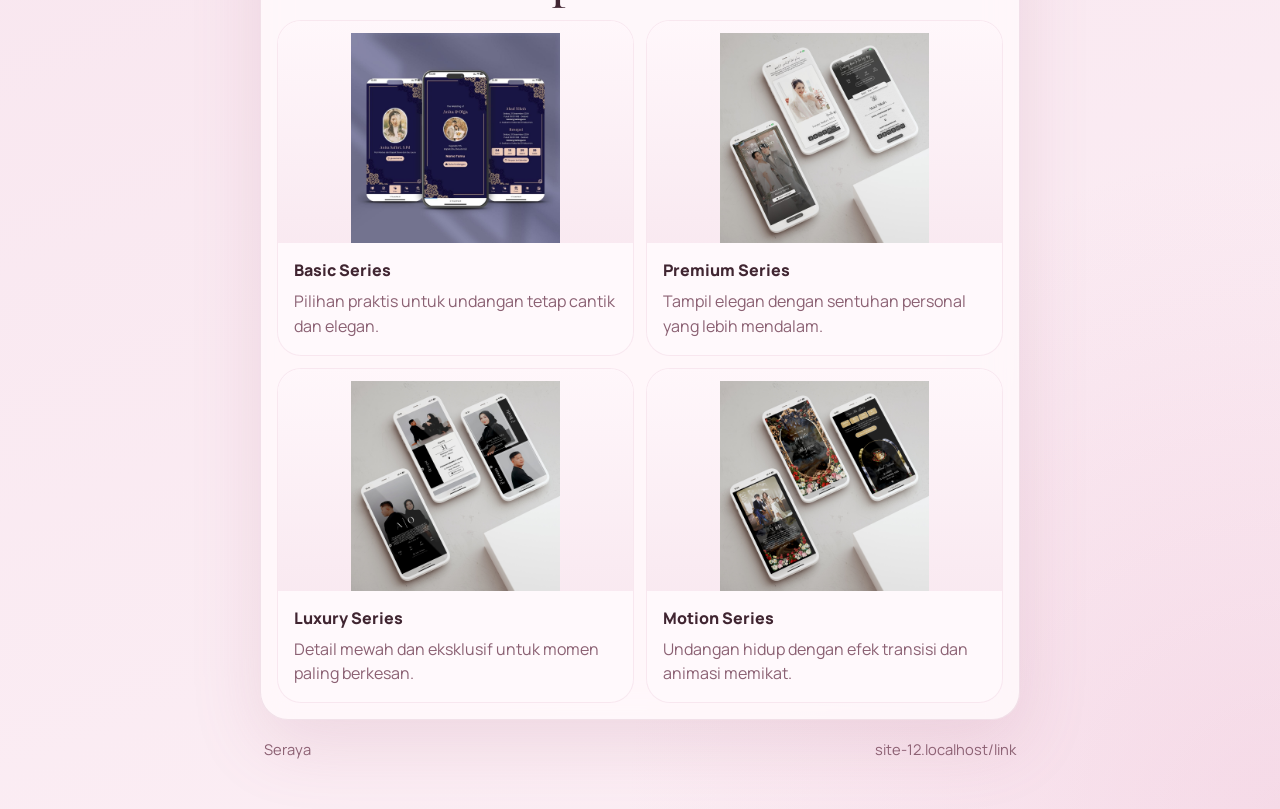
==== commit b473f5c2: "feat: add extensive mockup asset library and initialize project site structure" ====
--- a/link/index.html
+++ b/link/index.html
@@ -96,7 +96,8 @@
       <p class="eyebrow">Seraya Invitation Studio</p>
       <h1>Undangan digital elegan untuk momen yang ingin terasa lebih istimewa.</h1>
       <p class="hero-copy">
-        Lihat tema premium Seraya, konsultasi cepat via WhatsApp, dan temukan inspirasi undangan digital yang terasa lebih rapi, hangat, dan berkesan untuk acara spesialmu.
+        Lihat tema premium Seraya, konsultasi cepat via WhatsApp, dan temukan inspirasi undangan digital yang terasa
+        lebih rapi, hangat, dan berkesan untuk acara spesialmu.
       </p>
 
       <div class="hero-actions">
@@ -105,7 +106,8 @@
           target="_blank" rel="noopener noreferrer">
           Konsultasi via WhatsApp
         </a>
-        <button class="chip-btn chip-btn-secondary" id="copyButton" type="button" data-copy-url="https://seraya.my.id/link/">
+        <button class="chip-btn chip-btn-secondary" id="copyButton" type="button"
+          data-copy-url="https://seraya.my.id/link/">
           Simpan Link Seraya
         </button>
       </div>
@@ -128,19 +130,6 @@
         <span class="link-arrow" aria-hidden="true">-></span>
       </a>
 
-      <a class="link-card" href="https://seraya.my.id/themes.html">
-        <span class="link-icon" aria-hidden="true">
-          <svg viewBox="0 0 24 24">
-            <path
-              d="M4 5.5A2.5 2.5 0 0 1 6.5 3H20v15.5a2.5 2.5 0 0 0-2.5-2.5H4V5.5Zm2.5-.7a.7.7 0 0 0-.7.7v8.7h11.7c.63 0 1.22.13 1.75.36V4.8H6.5Zm-2.5 13h13.5c.94 0 1.7.76 1.7 1.7V21H6.5A2.5 2.5 0 0 1 4 18.5v-.7Zm3-10h8v1.4H7v-1.4Zm0 3h8v1.4H7v-1.4Z" />
-          </svg>
-        </span>
-        <span class="link-copy">
-          <strong>Lihat Katalog Tema Premium</strong>
-          <small>Temukan desain yang paling cocok untuk acaramu</small>
-        </span>
-        <span class="link-arrow" aria-hidden="true">-></span>
-      </a>
 
       <a class="link-card" href="https://seraya.my.id/">
         <span class="link-icon" aria-hidden="true">
@@ -150,7 +139,7 @@
           </svg>
         </span>
         <span class="link-copy">
-          <strong>Lihat Informasi Lengkap</strong>
+          <strong>Website</strong>
           <small>Cek paket, detail layanan, dan penawaran Seraya</small>
         </span>
         <span class="link-arrow" aria-hidden="true">-></span>
@@ -164,7 +153,7 @@
           </svg>
         </span>
         <span class="link-copy">
-          <strong>Lihat Inspirasi di Instagram</strong>
+          <strong>Instagram</strong>
           <small>Temukan referensi visual dan update terbaru Seraya</small>
         </span>
         <span class="link-arrow" aria-hidden="true">-></span>
@@ -201,48 +190,55 @@
 
     <section class="feature-strip" aria-label="Highlight Seraya">
       <article class="mini-card">
-        <span class="mini-label">Pilihan Tema</span>
-        <strong>450+ desain siap pakai</strong>
-        <p>Dari nuansa elegan, budaya, muslim, sampai acara keluarga dan corporate.</p>
+        <span class="mini-label">Pilihan Lengkap</span>
+        <strong>150+ desain siap pakai</strong>
+        <p>Tersedia dalam berbagai paket dari Basic hingga Motion Animasi.</p>
       </article>
       <article class="mini-card">
-        <span class="mini-label">Konsultasi Cepat</span>
+        <span class="mini-label">Pelayanan Cepat</span>
         <strong>Konsultasi tanpa ribet</strong>
-        <p>Tinggal masuk WhatsApp untuk tanya tema, harga, timeline, dan proses order.</p>
+        <p>Tinggal masuk WhatsApp untuk tanya paket, harga, timeline, dan proses order.</p>
       </article>
       <article class="mini-card">
         <span class="mini-label">Lebih Personal</span>
-        <strong>Bisa disesuaikan dengan acaramu</strong>
-        <p>Pilih tema yang paling cocok atau konsultasikan gaya yang ingin kamu tampilkan.</p>
+        <strong>Undangan Digital & Fisik</strong>
+        <p>Konsultasikan kebutuhan acaramu, kami hadirkan kesan pertama yang tak terlupakan.</p>
       </article>
     </section>
 
     <section class="showcase-panel" aria-label="Preview gaya Seraya">
       <div class="showcase-head">
-        <p class="eyebrow">Seraya Picks</p>
-        <h2>Tiga arah visual yang paling sering dipilih calon klien.</h2>
+        <p class="eyebrow">Seraya Series</p>
+        <h2>Pilihan paket yang disesuaikan untuk setiap momen indahmu.</h2>
       </div>
 
       <div class="showcase-grid">
         <article class="showcase-card">
-          <img src="/assets/mockup/Elegan-Black-01.png" alt="Tema elegan Seraya">
-          <div>
-            <strong>Elegan</strong>
-            <p>Untuk acara yang ingin terlihat formal, clean, dan premium sejak kesan pertama.</p>
-          </div>
-        </article>
-        <article class="showcase-card">
-          <img src="/assets/mockup/Simple-Java-01.png" alt="Tema budaya Seraya">
-          <div>
-            <strong>Budaya</strong>
-            <p>Nuansa tradisi yang tetap terasa hangat, berkelas, dan relevan untuk tamu masa kini.</p>
-          </div>
-        </article>
-        <article class="showcase-card">
-          <img src="/assets/mockup/Customs-Anime-01.png" alt="Tema custom Seraya">
-          <div>
-            <strong>Custom</strong>
-            <p>Untuk klien yang ingin undangan terasa lebih personal dan berbeda dari template biasa.</p>
+          <img src="/assets/mockup/Basic Series/Basic/3.jpg" alt="Basic Series">
+          <div>
+            <strong>Basic Series</strong>
+            <p>Pilihan praktis untuk undangan tetap cantik dan elegan.</p>
+          </div>
+        </article>
+        <article class="showcase-card">
+          <img src="/assets/mockup/Premium Series/Elegant - 01.jpg" alt="Premium Series">
+          <div>
+            <strong>Premium Series</strong>
+            <p>Tampil elegan dengan sentuhan personal yang lebih mendalam.</p>
+          </div>
+        </article>
+        <article class="showcase-card">
+          <img src="/assets/mockup/Luxury Series/Luxury - 01 New.jpg" alt="Luxury Series">
+          <div>
+            <strong>Luxury Series</strong>
+            <p>Detail mewah dan eksklusif untuk momen paling berkesan.</p>
+          </div>
+        </article>
+        <article class="showcase-card">
+          <img src="/assets/mockup/Motion Series/Umum/Celestial Light.jpg" alt="Motion Series">
+          <div>
+            <strong>Motion Series</strong>
+            <p>Undangan hidup dengan efek transisi dan animasi memikat.</p>
           </div>
         </article>
       </div>
@@ -257,4 +253,4 @@
   <script src="/link/script.js"></script>
 </body>
 
-</html>
+</html>
--- a/link/style.css
+++ b/link/style.css
@@ -331,9 +331,12 @@
     grid-template-columns: 1fr 1fr;
   }
 
-  .feature-strip,
+  .feature-strip {
+    grid-template-columns: repeat(3, minmax(0, 1fr));
+  }
+
   .showcase-grid {
-    grid-template-columns: repeat(3, minmax(0, 1fr));
+    grid-template-columns: repeat(2, minmax(0, 1fr));
   }
 
   .links-panel {
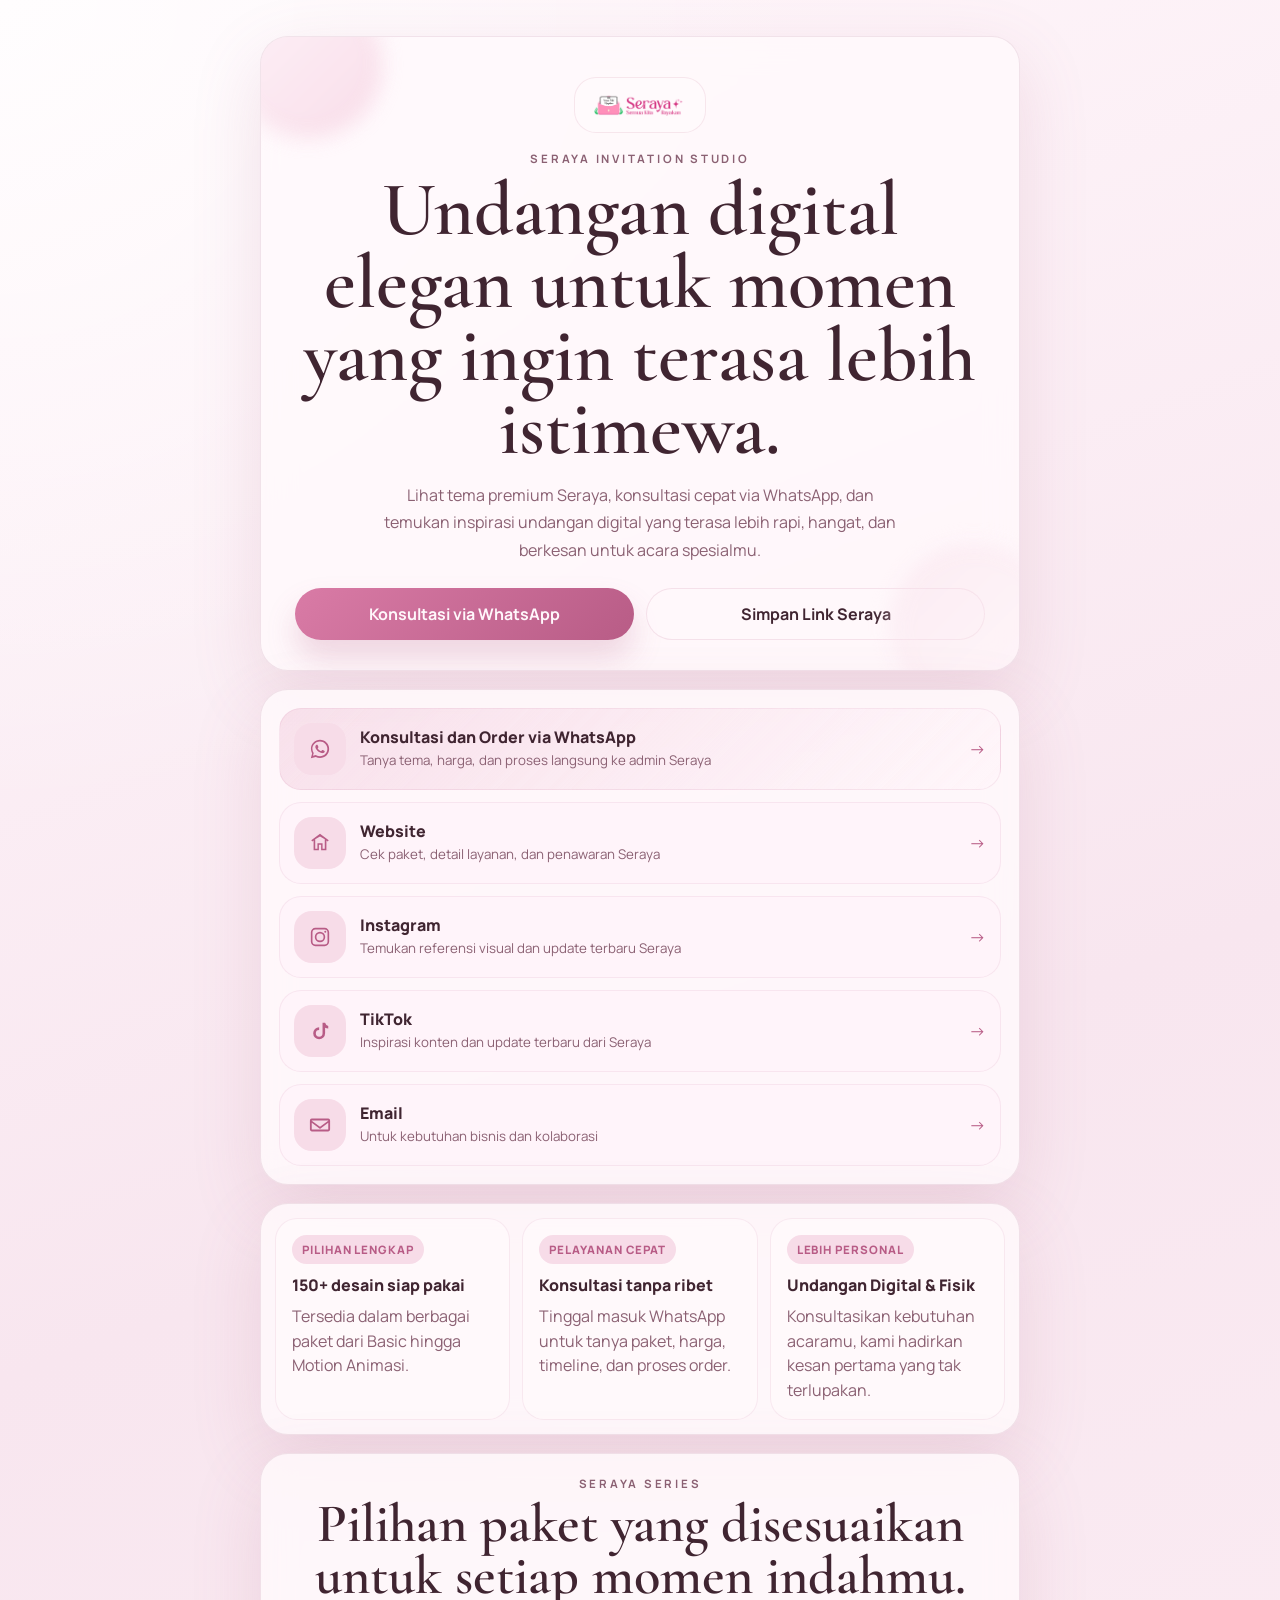
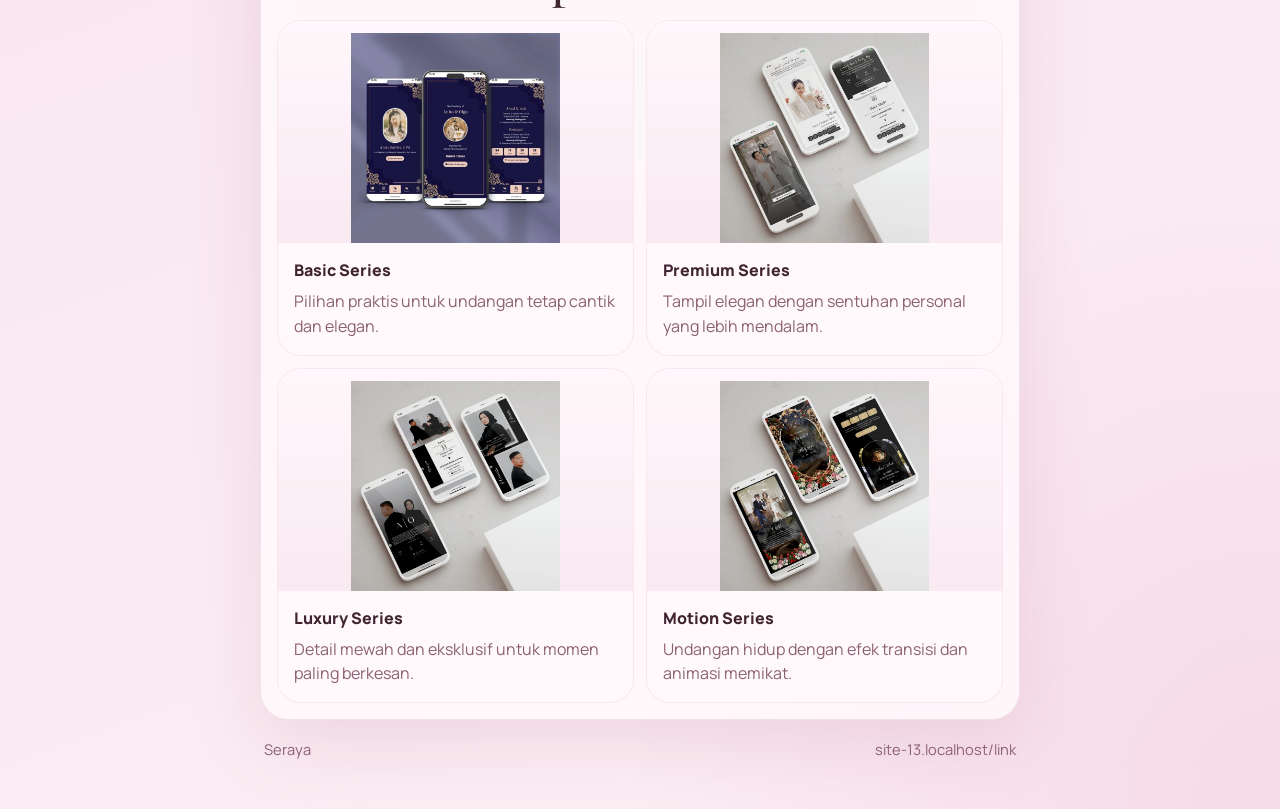
==== commit abb15297: "feat: initialize project styles, assets, and landing page structure" ====
--- a/link/index.html
+++ b/link/index.html
@@ -32,6 +32,7 @@
 
   <link rel="icon" type="image/png" href="/assets/img/logo.png">
   <link rel="apple-touch-icon" href="/assets/img/logo.png">
+  <link rel="preload" as="image" href="/assets/img/logo-utama.webp" fetchpriority="high">
   <link rel="preconnect" href="https://fonts.googleapis.com">
   <link rel="preconnect" href="https://fonts.gstatic.com" crossorigin>
   <link
@@ -90,7 +91,7 @@
       <div class="hero-orb hero-orb-two" aria-hidden="true"></div>
 
       <div class="brand-mark">
-        <img src="/assets/img/logo-utama.png" alt="Seraya">
+        <img src="/assets/img/logo-utama.webp" alt="Seraya" fetchpriority="high" decoding="async">
       </div>
 
       <p class="eyebrow">Seraya Invitation Studio</p>
@@ -214,28 +215,28 @@
 
       <div class="showcase-grid">
         <article class="showcase-card">
-          <img src="/assets/mockup/Basic Series/Basic/3.jpg" alt="Basic Series">
+          <img src="/assets/mockup/Basic Series/Basic/3.webp" alt="Basic Series" loading="lazy" decoding="async">
           <div>
             <strong>Basic Series</strong>
             <p>Pilihan praktis untuk undangan tetap cantik dan elegan.</p>
           </div>
         </article>
         <article class="showcase-card">
-          <img src="/assets/mockup/Premium Series/Elegant - 01.jpg" alt="Premium Series">
+          <img src="/assets/mockup/Premium Series/Elegant - 01.webp" alt="Premium Series" loading="lazy" decoding="async">
           <div>
             <strong>Premium Series</strong>
             <p>Tampil elegan dengan sentuhan personal yang lebih mendalam.</p>
           </div>
         </article>
         <article class="showcase-card">
-          <img src="/assets/mockup/Luxury Series/Luxury - 01 New.jpg" alt="Luxury Series">
+          <img src="/assets/mockup/Luxury Series/Luxury - 01 New.webp" alt="Luxury Series" loading="lazy" decoding="async">
           <div>
             <strong>Luxury Series</strong>
             <p>Detail mewah dan eksklusif untuk momen paling berkesan.</p>
           </div>
         </article>
         <article class="showcase-card">
-          <img src="/assets/mockup/Motion Series/Umum/Celestial Light.jpg" alt="Motion Series">
+          <img src="/assets/mockup/Motion Series/Umum/Celestial Light.webp" alt="Motion Series" loading="lazy" decoding="async">
           <div>
             <strong>Motion Series</strong>
             <p>Undangan hidup dengan efek transisi dan animasi memikat.</p>
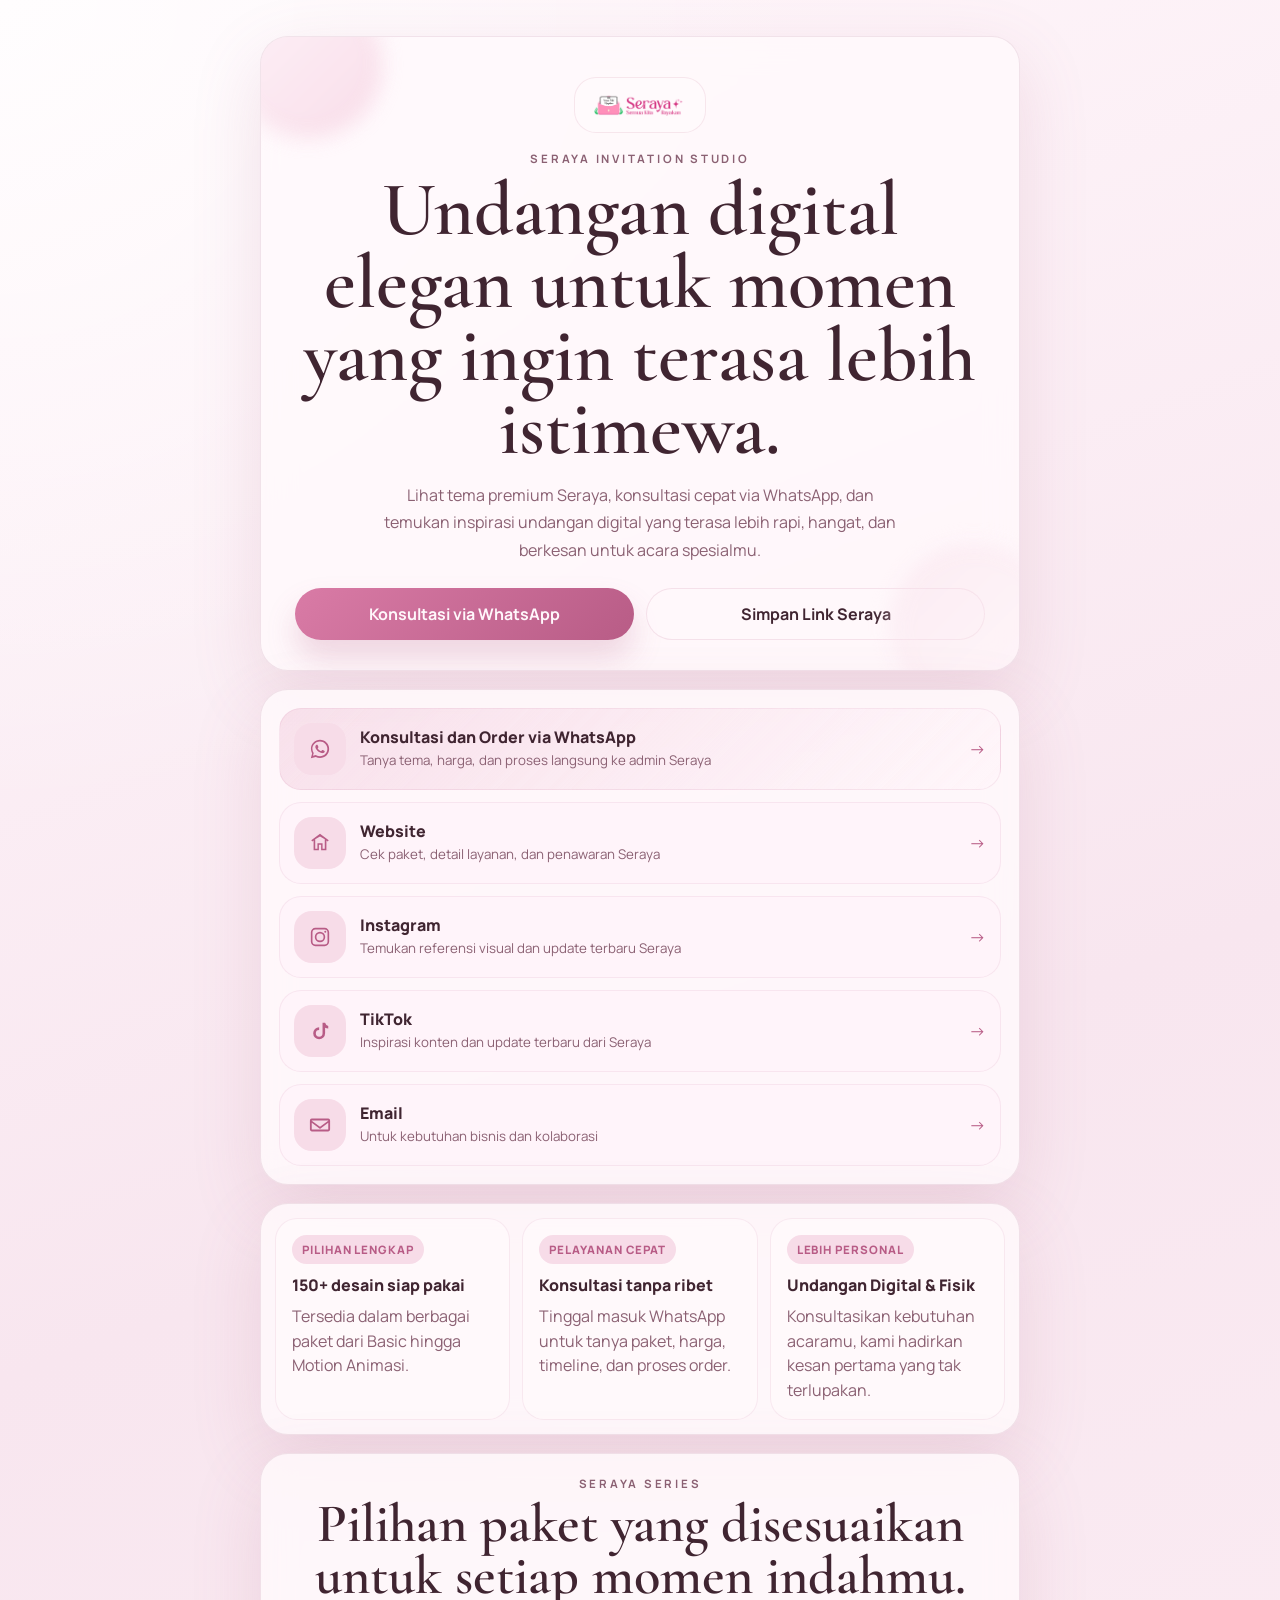
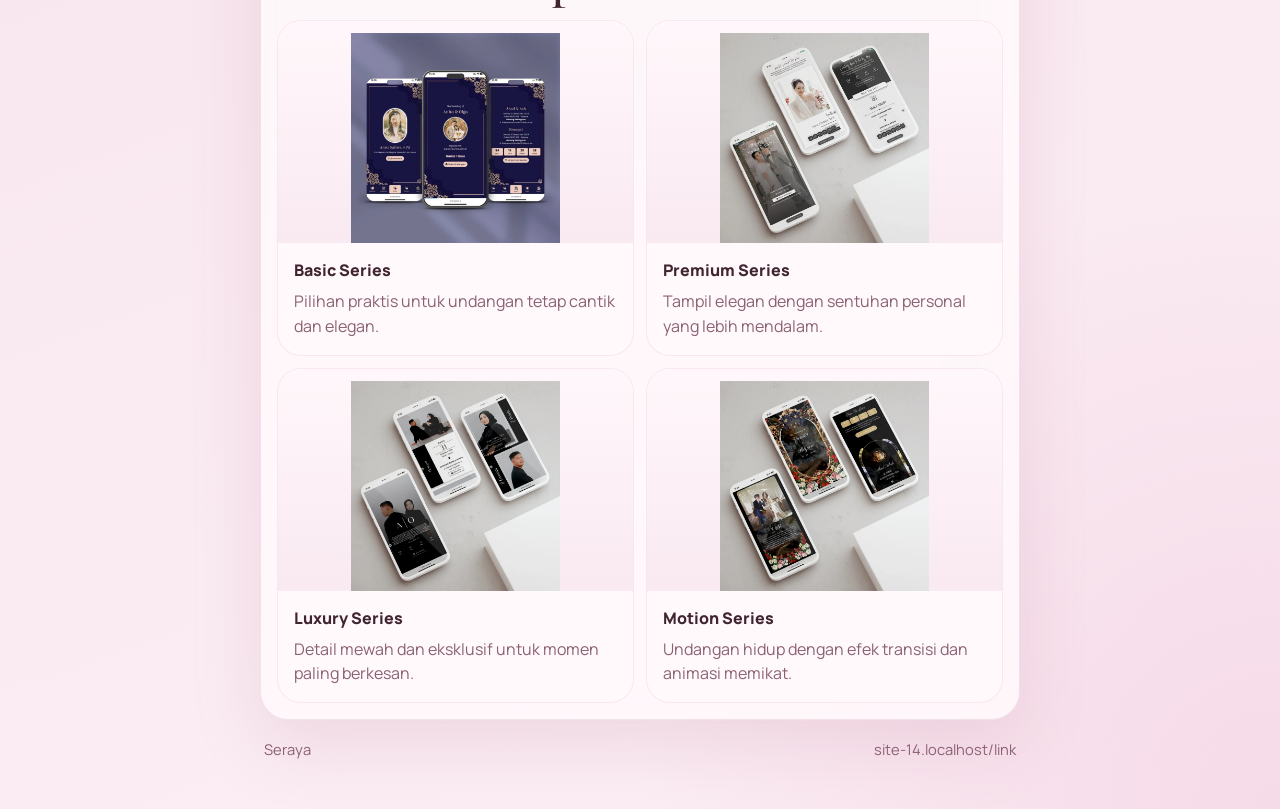
==== commit f88e24be: "feat: create new landing page for Seraya links and update site structure" ====
--- a/link/index.html
+++ b/link/index.html
@@ -103,7 +103,7 @@
 
       <div class="hero-actions">
         <a class="chip-btn"
-          href="https://wa.me/6289679160870?text=Halo%20saya%20ingin%20konsultasi%20undangan%20digital%20di%20Seraya"
+          href="https://wa.me/6289679160870?text=Halo%20admin%20Seraya,%20saya%20ingin%20konsultasi%20mengenai%20pembuatan%20undangan"
           target="_blank" rel="noopener noreferrer">
           Konsultasi via WhatsApp
         </a>
@@ -116,7 +116,7 @@
 
     <section class="links-panel" aria-label="Link utama Seraya">
       <a class="link-card is-primary"
-        href="https://wa.me/6289679160870?text=Halo%20saya%20ingin%20order%20undangan%20digital%20Seraya"
+        href="https://wa.me/6289679160870?text=Halo%20admin%20Seraya,%20saya%20ingin%20memesan%20undangan%20digital"
         target="_blank" rel="noopener noreferrer">
         <span class="link-icon" aria-hidden="true">
           <svg viewBox="0 0 24 24">
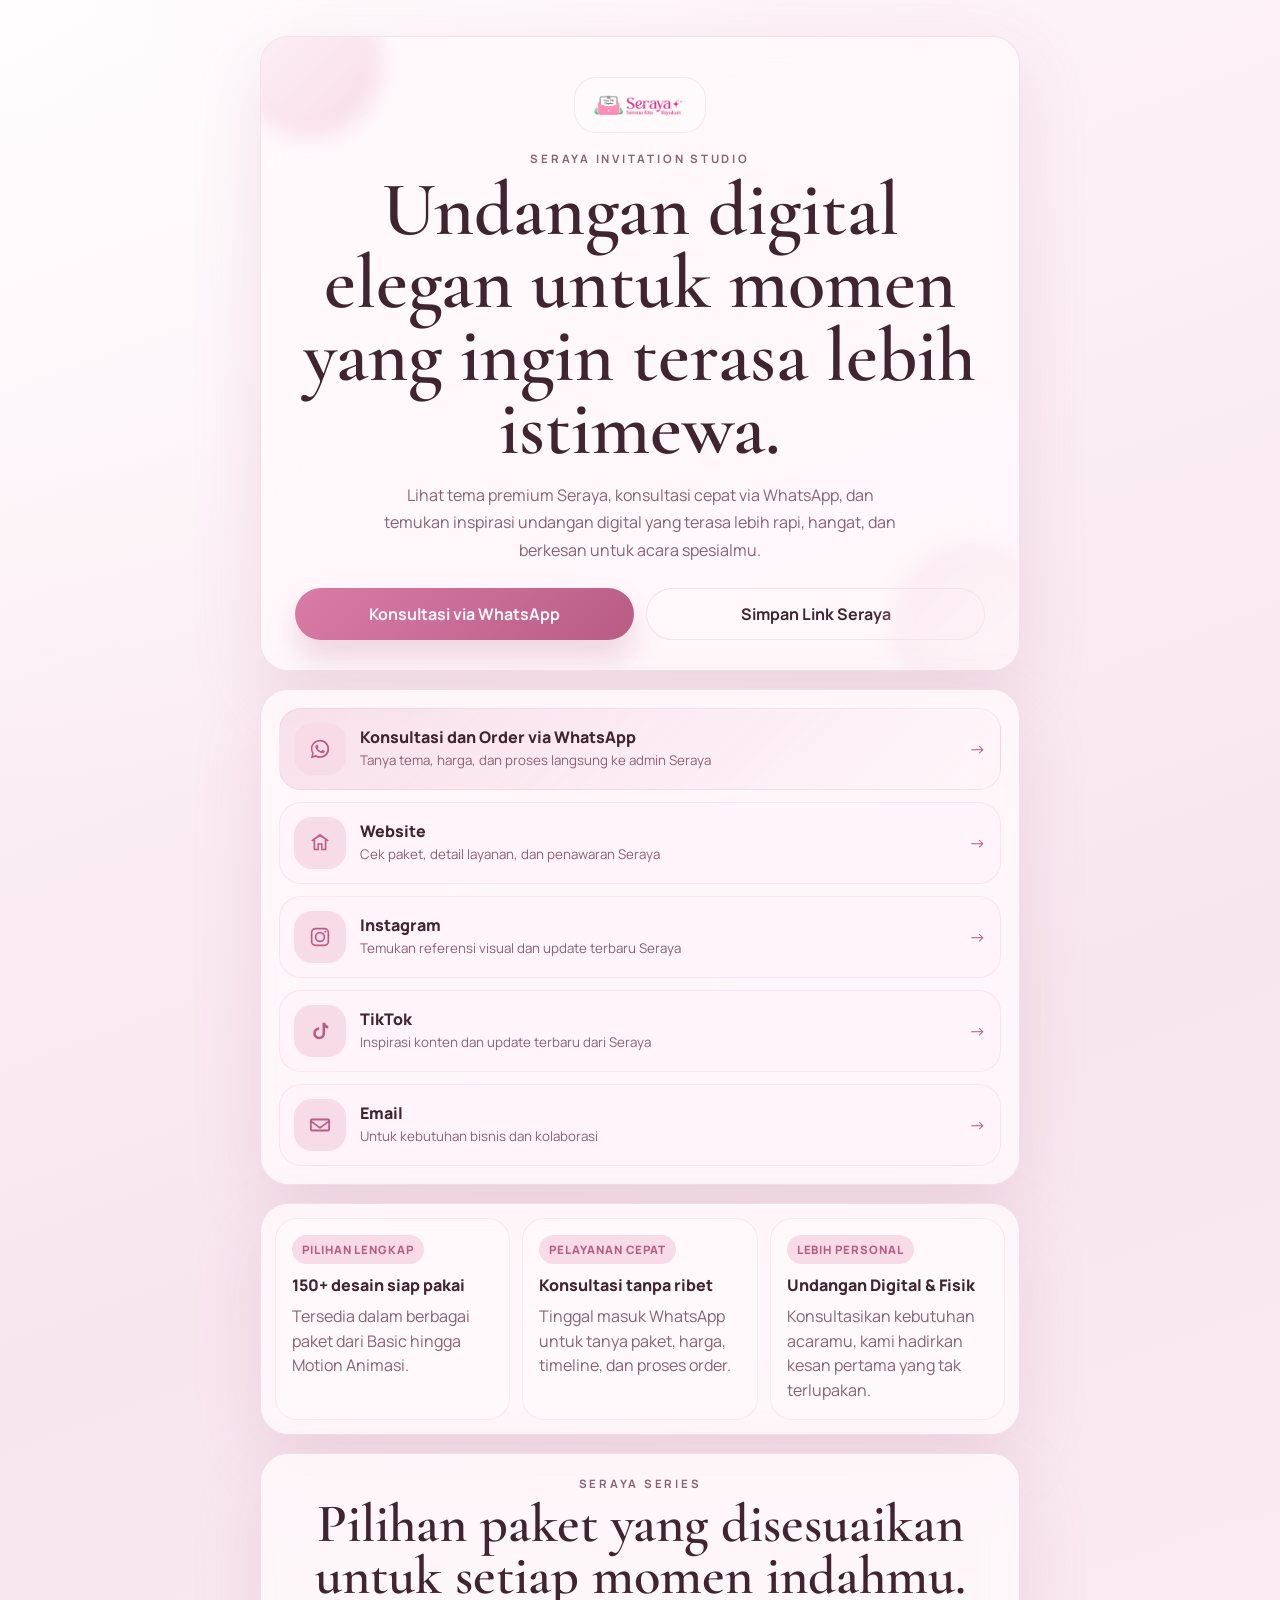
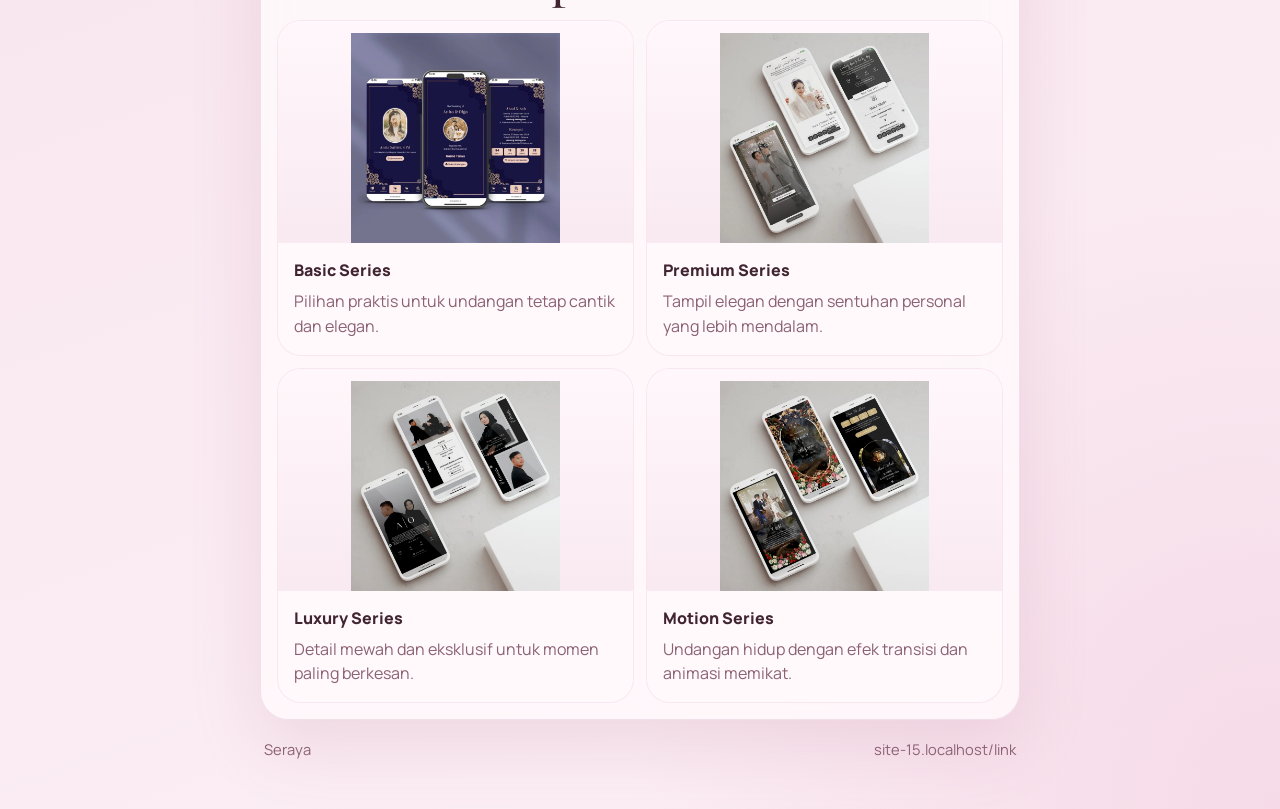
==== commit e000a5bc: "feat: add landing page links and update favicon assets" ====
--- a/link/index.html
+++ b/link/index.html
@@ -30,7 +30,7 @@
   <meta name="robots" content="index, follow, max-image-preview:large">
   <meta name="author" content="Seraya">
 
-  <link rel="icon" type="image/png" href="/assets/img/logo.png">
+  <link rel="icon" type="image/png" href="/assets/img/favicon.png">
   <link rel="apple-touch-icon" href="/assets/img/logo.png">
   <link rel="preload" as="image" href="/assets/img/logo-utama.webp" fetchpriority="high">
   <link rel="preconnect" href="https://fonts.googleapis.com">
